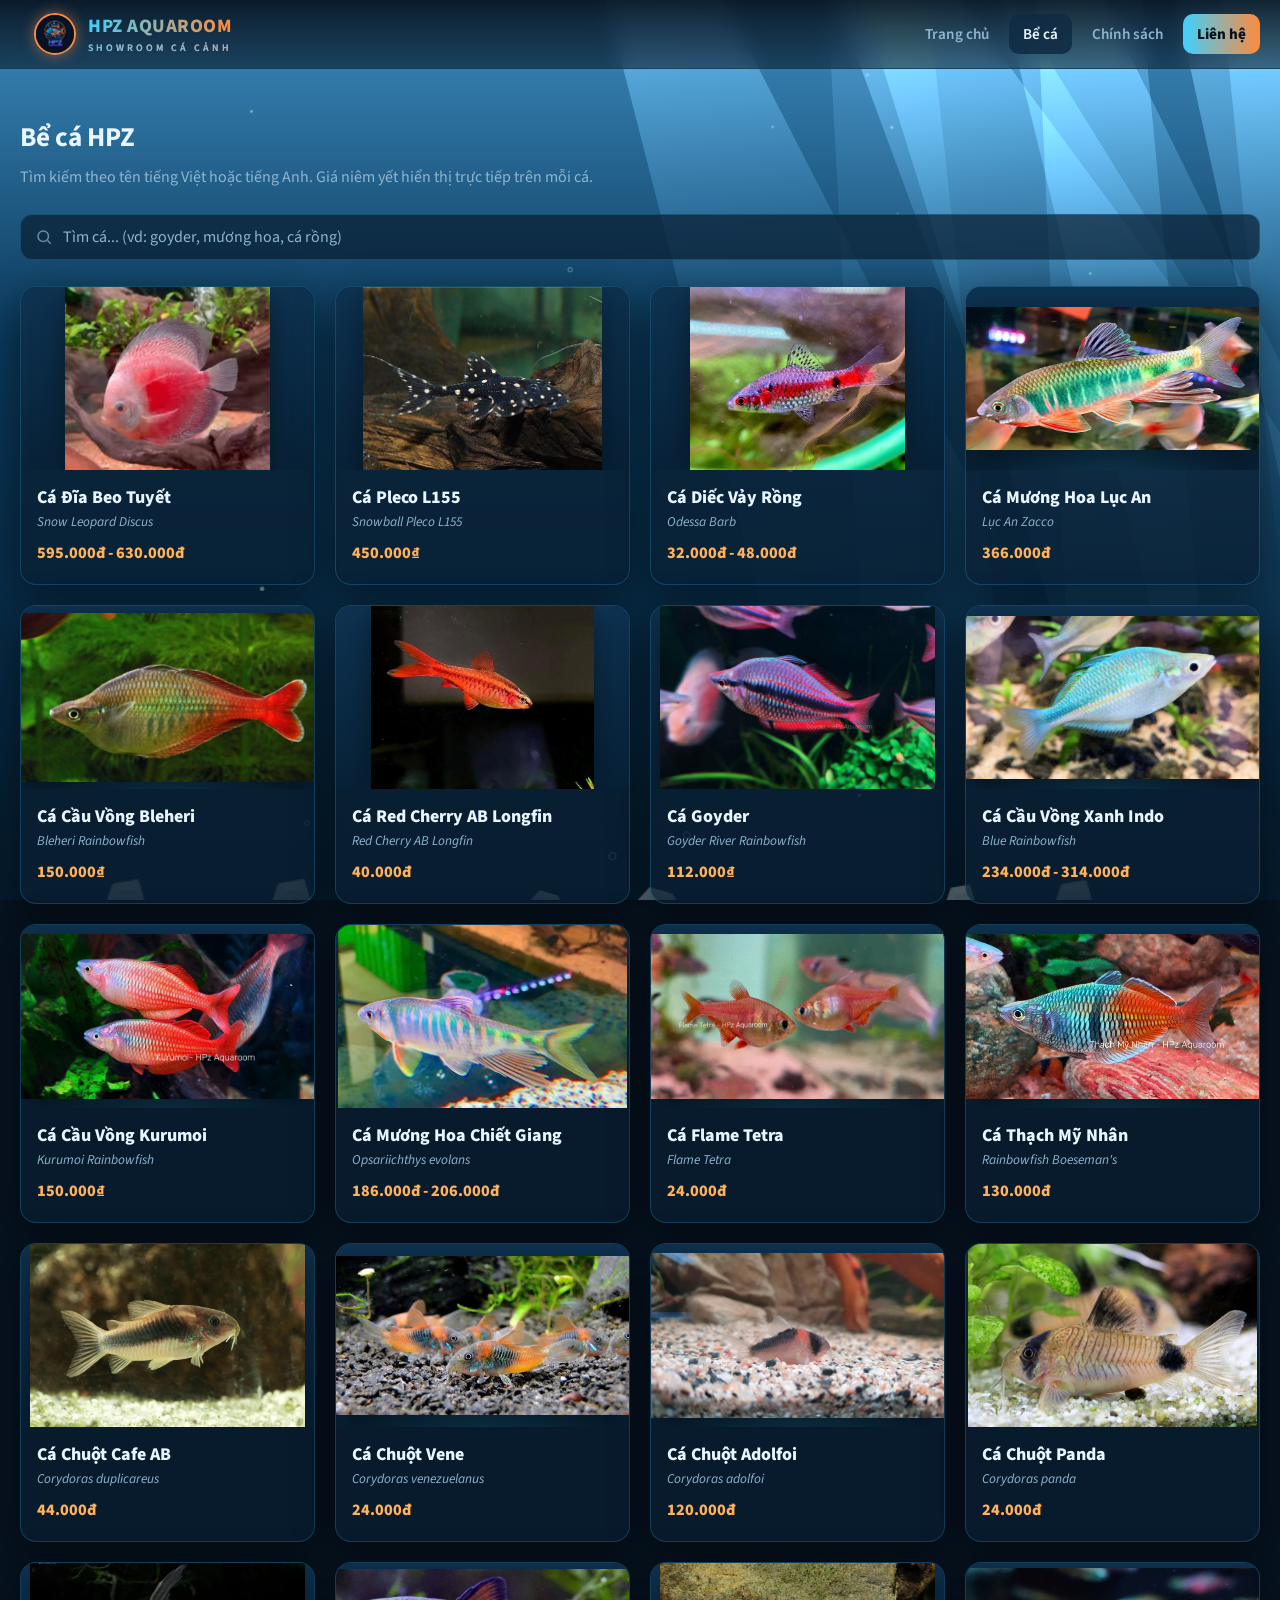
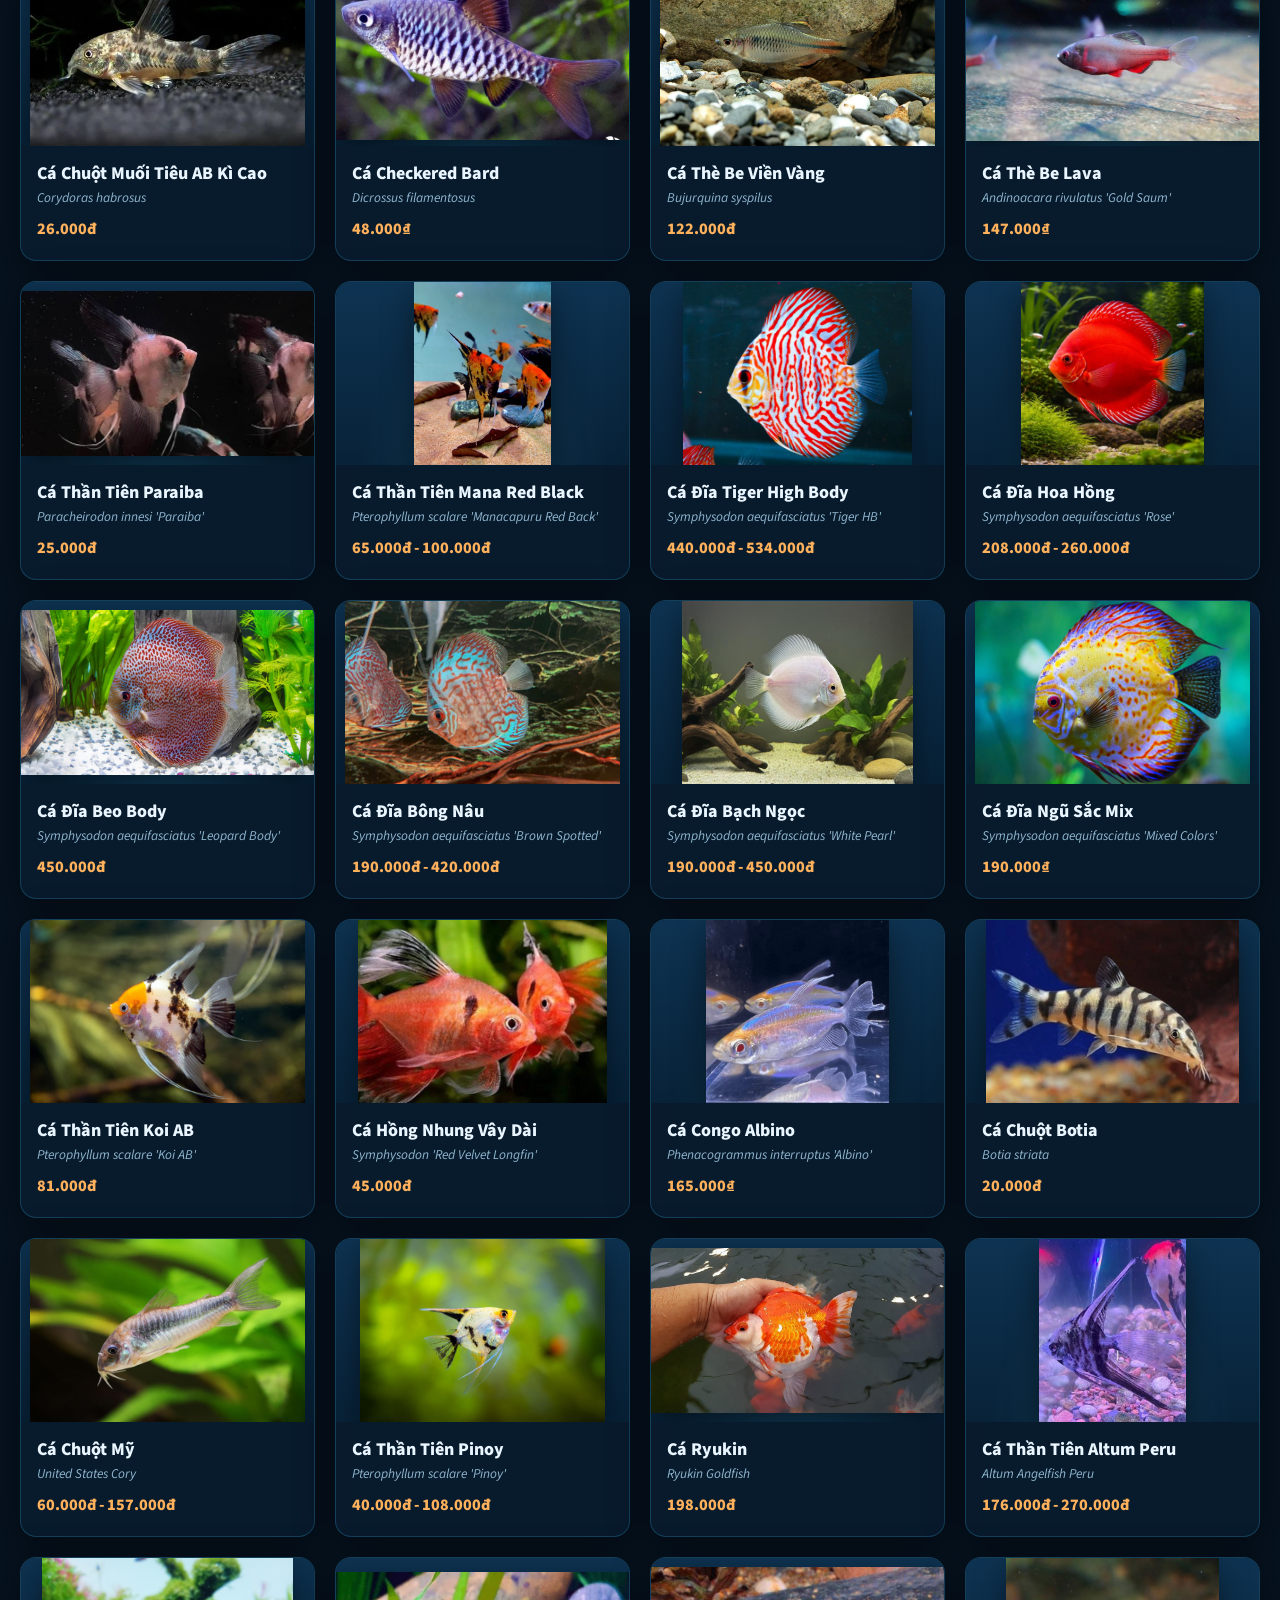
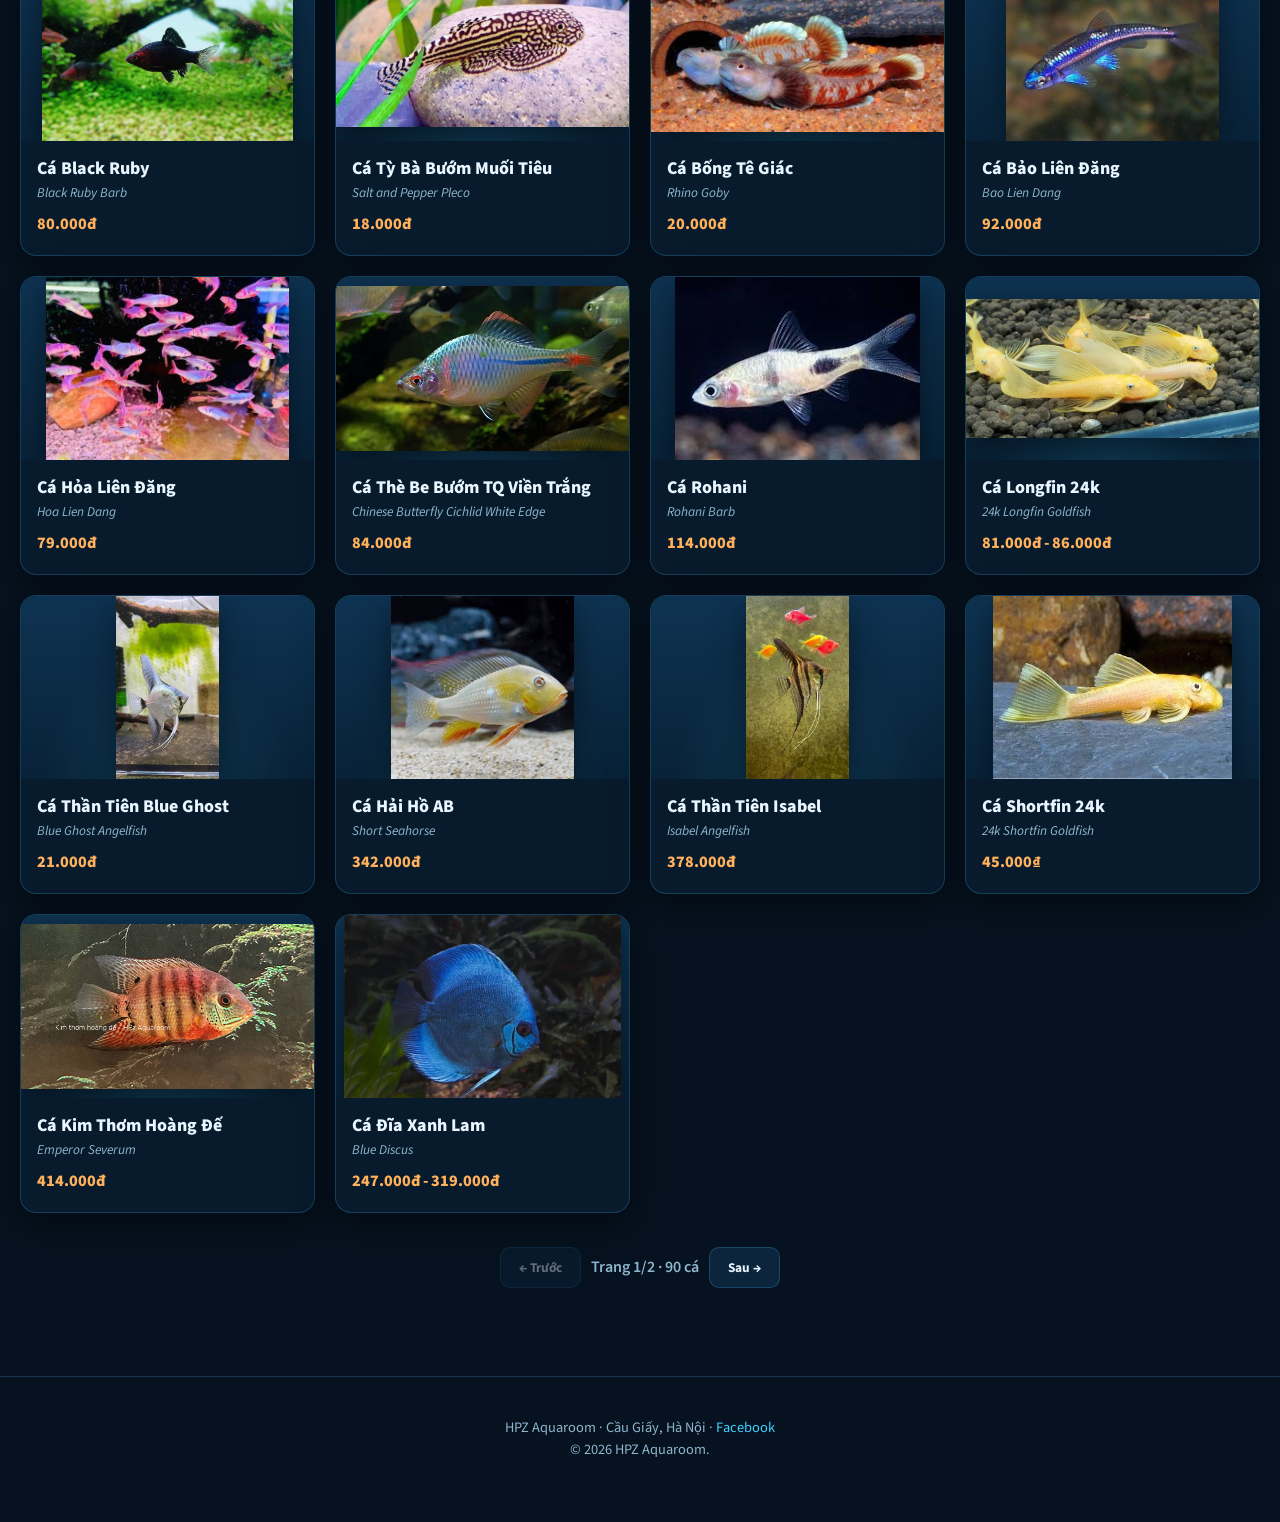
==== beca.html @ 2c995d71 "Thêm trang Chính Sách Khách Hàng (vận chuyển + bảo hành) + nav Chính sách trên cả 3 trang" ====
<!DOCTYPE html>
<html lang="vi">
<head>
<meta charset="UTF-8">
<meta name="viewport" content="width=device-width, initial-scale=1.0">
<title>Bể cá — HPZ Aquaroom</title>
<link rel="preconnect" href="https://fonts.googleapis.com">
<link href="https://fonts.googleapis.com/css2?family=Source+Sans+3:wght@400;600;800&display=swap" rel="stylesheet">
<link rel="icon" href="assets/img/favicon.png" type="image/png">
<link rel="stylesheet" href="assets/css/style.css?v=5">
</head>
<body>
<div id="aquarium-bg"></div>
<header class="site">
  <div class="wrap nav">
    <a class="brand" href="index.html">
      <img src="assets/img/logo.png" alt="HPZ Aquaroom logo">
      <span class="name">HPZ AQUAROOM<small>SHOWROOM CÁ CẢNH</small></span>
    </a>
    <ul>
      <li><a href="index.html">Trang chủ</a></li>
      <li><a href="beca.html" class="active">Bể cá</a></li>
      <li><a href="chinhsach.html">Chính sách</a></li>
      <li><a href="index.html#contact" class="cta">Liên hệ</a></li>
    </ul>
  </div>
</header>

<main class="wrap">
  <section class="block">
    <h2 class="section-title">Bể cá HPZ</h2>
    <p class="section-sub">Tìm kiếm theo tên tiếng Việt hoặc tiếng Anh. Giá niêm yết hiển thị trực tiếp trên mỗi cá.</p>
    <div class="toolbar">
      <div class="search">
        <svg width="18" height="18" viewBox="0 0 24 24" fill="none" stroke="#8fb6cf" stroke-width="2"><circle cx="11" cy="11" r="7"/><path d="M21 21l-4.3-4.3"/></svg>
        <input id="fish-search" type="text" placeholder="Tìm cá... (vd: goyder, mương hoa, cá rồng)">
      </div>
    </div>
    <div class="grid" id="fish-grid"></div>
    <div class="pager" id="pager"></div>
  </section>
</main>

<footer class="site">
  <div class="wrap">
    HPZ Aquaroom · Cầu Giấy, Hà Nội · <a href="https://www.facebook.com/hpzaquaroom" target="_blank" rel="noopener">Facebook</a><br>
    © 2026 HPZ Aquaroom.
  </div>
</footer>

<script src="assets/js/scene.js"></script>
<script src="assets/js/fish-data.js?v=54"></script>
<script src="assets/js/shop.js?v=4"></script>
</body>
</html>
---- assets/css/style.css ----
/* HPZ Aquaroom - undersea theme */
:root{
  --bg-deep:#06121f;        /* navy biển sâu */
  --bg-mid:#0a1f33;
  --surface:rgba(10,31,51,.72);
  --surface-2:rgba(15,42,66,.85);
  --border:rgba(64,196,255,.22);
  --ink:#eaf6ff;            /* chữ trắng xanh */
  --muted:#8fb6cf;
  --cyan:#3fd0ff;
  --cyan-2:#22b8e6;
  --accent:#ff8a3d;         /* cam từ logo */
  --accent-2:#ffb15c;
  --radius:16px;
  --shadow:0 10px 40px rgba(0,0,0,.45);
  --maxw:1420px;
  --font:'Source Sans 3',system-ui,-apple-system,Segoe UI,Roboto,sans-serif;
}
*{box-sizing:border-box;margin:0;padding:0}
html{scroll-behavior:smooth}
body{
  font-family:var(--font);
  color:var(--ink);
  background:var(--bg-deep);
  line-height:1.55;
  min-height:100vh;
  position:relative;
  overflow-x:hidden;
}
/* nền fluid LiquidEther - lớp dưới cùng, transparent để lộ navy */
#aquarium-bg{
  position:fixed; inset:0; z-index:-1;
  width:100%; height:100%;
  display:block;
}
#aquarium-bg canvas{ display:block; }
.wrap{max-width:var(--maxw);margin:0 auto;padding:0 20px}

/* Header */
header.site{
  position:sticky; top:0; z-index:50;
  backdrop-filter:blur(10px);
  background:linear-gradient(180deg,rgba(6,18,31,.92),rgba(6,18,31,.55));
  border-bottom:1px solid var(--border);
}
.nav{display:flex;align-items:center;gap:18px;height:68px}
.brand{display:flex;align-items:center;gap:12px;text-decoration:none}
.brand img{height:42px;width:42px;border-radius:50%;border:2px solid var(--accent);box-shadow:0 0 14px rgba(255,138,61,.5)}
.brand .name{font-weight:800;font-size:1.18rem;letter-spacing:.5px;
  background:linear-gradient(90deg,var(--cyan),var(--accent));-webkit-background-clip:text;background-clip:text;color:transparent}
.brand .name small{display:block;font-size:.62rem;letter-spacing:3px;color:var(--muted);font-weight:600}
.nav ul{display:flex;gap:6px;list-style:none;margin-left:auto;flex-wrap:wrap}
.nav a{color:var(--muted);text-decoration:none;padding:9px 14px;border-radius:10px;font-weight:600;font-size:.95rem;transition:.2s}
.nav a:hover,.nav a.active{color:var(--ink);background:var(--surface-2)}
.nav a.cta{background:linear-gradient(90deg,var(--cyan),var(--accent));color:#04121d;font-weight:800}
.nav a.cta:hover{filter:brightness(1.08)}

/* Hero */
.hero{position:relative;padding:72px 0 56px}
.hero-card{
  position:relative;z-index:1;
  max-width:1420px;
  margin:0 auto;
  background:linear-gradient(180deg,rgba(13,40,66,.78),rgba(8,25,43,.82));
  border:1px solid var(--border);
  border-radius:32px;
  padding:72px 56px;
  min-height:500px;
  display:flex;
  flex-direction:column;
  justify-content:center;
  align-items:center;
  text-align:center;
  box-shadow:0 24px 70px rgba(0,0,0,.55), inset 0 1px 0 rgba(120,210,255,.12);
  backdrop-filter:blur(8px);
}
.hero h1{margin-bottom:16px;font-weight:800;letter-spacing:-.5px;color:#eaf6ff;text-shadow:0 2px 30px rgba(0,0,0,.4)}
.hero h1 span{display:block}
.hl-top{
  text-transform:uppercase;
  font-size:clamp(1.3rem,3.2vw,2.1rem);
  letter-spacing:8px;
  font-weight:600;
  color:#bfe6fa;
  margin-bottom:10px;
}
.hl-main{
  text-transform:uppercase;
  font-size:clamp(2.1rem,5vw,3.9rem);
  line-height:1.08;
  background:linear-gradient(90deg,#7fe0ff,var(--cyan),var(--accent-2));
  -webkit-background-clip:text;background-clip:text;color:transparent;
}
.hero p{color:#a9c8da;max-width:600px;margin:0 auto 28px;font-size:1.08rem;font-weight:400}
.hero-actions{display:flex;gap:14px;justify-content:center;align-items:center;flex-wrap:wrap}
.btn{display:inline-block;text-decoration:none;padding:13px 26px;border-radius:14px;font-weight:700;
  background:linear-gradient(90deg,var(--cyan),var(--accent));color:#04121d;box-shadow:var(--shadow);transition:.2s}
.btn:hover{transform:translateY(-2px);filter:brightness(1.06)}
.btn.ghost{background:transparent;border:1px solid var(--border);color:var(--ink)}

/* Reviews carousel - marquee chạy liên tục chậm */
.reviews{margin-top:18px}
.reviews .section-sub{text-align:center}
.carousel{position:relative;max-width:980px;margin:0 auto;overflow:hidden;
  -webkit-mask-image:linear-gradient(90deg,transparent,#000 8%,#000 92%,transparent);
  mask-image:linear-gradient(90deg,transparent,#000 8%,#000 92%,transparent)}
.track{display:flex;transition:none;will-change:transform}
.track .slide{min-width:46%;padding:8px;box-sizing:border-box}
.review-card{background:var(--surface-2);border:1px solid var(--border);border-radius:var(--radius);
  padding:26px 30px;box-shadow:var(--shadow);text-align:center;height:100%}
.review-card .stars{color:var(--accent-2);font-size:1.1rem;letter-spacing:3px;margin-bottom:10px}
.review-card .quote{color:var(--ink);font-size:1.05rem;font-style:italic;line-height:1.6}
.review-card .who{color:var(--muted);font-size:.9rem;margin-top:14px;font-weight:600}
.dots{display:flex;gap:8px;justify-content:center;margin-top:18px}
.dots button{width:9px;height:9px;border-radius:50%;border:0;background:var(--border);cursor:pointer;padding:0;transition:.2s}
.dots button.active{background:var(--cyan);width:22px;border-radius:5px}
@media(max-width:760px){
  .track .slide{min-width:86%}
}

/* Section */
section.block{padding:48px 0}
.section-title{font-size:1.7rem;margin-bottom:6px}
.section-sub{color:var(--muted);margin-bottom:24px}

/* Teaser "Khám phá bể cá" - căn giữa + 4 loài phổ biến */
.teaser{text-align:center}
.teaser .section-sub{max-width:640px;margin-left:auto;margin-right:auto}
.teaser-grid{
  display:grid;
  grid-template-columns:repeat(4,1fr);
  gap:18px;
  max-width:900px;
  margin:30px auto 6px;
}
.teaser-item{
  display:block;
  text-decoration:none;
  background:var(--surface);
  border:1px solid var(--border);
  border-radius:16px;
  padding:18px 12px 16px;
  transition:.25s;
}
.teaser-item:hover{transform:translateY(-5px);border-color:var(--cyan)}
.teaser-item .ph{
  display:flex;align-items:center;justify-content:center;
  height:86px;margin-bottom:10px;
}
.teaser-item .ph img{
  width:84px;
  filter:drop-shadow(0 8px 14px rgba(0,0,0,.4));
  animation:tswim2 4.5s ease-in-out infinite;
}
.teaser-item:nth-child(2) .ph img{animation-delay:.7s;width:92px}
.teaser-item:nth-child(3) .ph img{animation-delay:1.3s;width:78px}
.teaser-item:nth-child(4) .ph img{animation-delay:2s;width:96px}
@keyframes tswim2{
  0%,100%{transform:translateY(0) rotate(0deg)}
  50%{transform:translateY(-7px) rotate(-3deg)}
}
.teaser-item .vn{display:block;font-weight:800;font-size:1.02rem;color:var(--ink)}
.teaser-item .en{display:block;color:var(--muted);font-size:.82rem;font-style:italic;margin-top:2px}
@media(max-width:760px){
  .teaser-grid{grid-template-columns:repeat(2,1fr)}
}

/* Search + filter */
.toolbar{display:flex;gap:12px;flex-wrap:wrap;align-items:center;margin-bottom:26px}
.search{flex:1;min-width:240px;display:flex;align-items:center;gap:10px;
  background:var(--surface);border:1px solid var(--border);border-radius:12px;padding:11px 14px}
.search input{flex:1;background:transparent;border:0;outline:0;color:var(--ink);font-size:1rem;font-family:var(--font)}
.search input::placeholder{color:var(--muted)}
.search svg{flex:none;opacity:.7}

/* Grid */
.grid{display:grid;grid-template-columns:repeat(auto-fill,minmax(240px,1fr));gap:20px}
.card{background:var(--surface);border:1px solid var(--border);border-radius:var(--radius);
  overflow:hidden;transition:.25s;box-shadow:var(--shadow);position:relative;
  display:block;text-decoration:none;color:var(--ink);cursor:pointer}
.card .price{margin-top:8px;font-weight:800;color:var(--accent-2);font-size:1.02rem}
.card .ph img.fish-sprite.photo{width:100%;max-width:none;height:100%;object-fit:contain;animation:none}
.card:hover .ph img.fish-sprite.photo{transform:none}
.card:hover{transform:translateY(-5px);border-color:var(--cyan)}
.card .ph{aspect-ratio:16/10;background:
  radial-gradient(ellipse at 50% 115%, rgba(63,208,255,.14), transparent 60%),
  linear-gradient(180deg,#0e3352,#082238);
  overflow:hidden;position:relative;display:flex;align-items:center;justify-content:center}
.card .ph img.fish-sprite{
  width:52%;max-width:150px;
  filter:drop-shadow(0 10px 16px rgba(0,0,0,.45));
  transition:.3s;
  animation:cardswim 4.8s ease-in-out infinite;
}
.card:nth-child(3n) .ph img.fish-sprite:not(.photo){animation-delay:-1.6s;width:58%}
.card:nth-child(3n+1) .ph img.fish-sprite:not(.photo){animation-delay:-3.1s;width:47%}
.card:hover .ph img.fish-sprite:not(.photo){transform:translateX(6px) rotate(-4deg)}
@keyframes cardswim{
  0%,100%{transform:translateY(0) rotate(0deg)}
  50%{transform:translateY(-9px) rotate(-3deg)}
}
.badge{position:absolute;top:10px;left:10px;background:rgba(6,18,31,.8);border:1px solid var(--accent);
  color:var(--accent-2);padding:4px 11px;border-radius:999px;font-size:.74rem;font-weight:800;letter-spacing:.4px}
.card .body{padding:14px 16px 18px}
.card .vn{font-size:1.12rem;font-weight:800}
.card .en{color:var(--muted);font-size:.84rem;font-style:italic}

/* Fish detail page */
.back-link{color:var(--cyan);text-decoration:none;font-weight:700}
.back-link:hover{color:var(--accent-2)}
.detail{display:grid;grid-template-columns:minmax(360px,620px) 1fr;gap:48px;align-items:start;
  background:var(--surface);border:1px solid var(--border);border-radius:24px;
  padding:48px 56px;box-shadow:var(--shadow);backdrop-filter:blur(8px);font-size:18px}
.detail-media{display:grid;gap:18px}
.detail-img{width:100%;border-radius:18px;border:1px solid var(--border);display:block}
.detail-img.fish-sprite{width:70%;margin:10px auto;
  filter:drop-shadow(0 10px 16px rgba(0,0,0,.45))}
.detail-info .section-title{font-size:2.4rem;margin-bottom:8px;letter-spacing:-0.5px}
.detail-en{color:var(--muted);font-style:italic;margin-bottom:16px;font-size:1.15rem}
.detail-price{font-size:1.5rem;font-weight:800;color:var(--accent-2);margin-bottom:16px}
.detail-price .price-note{font-size:.85rem;font-weight:400;color:var(--muted)}
.detail-desc{color:var(--ink);margin-bottom:28px;max-width:none;line-height:1.75;font-size:1.1rem}
.specs{border-top:1px solid var(--border);margin-bottom:36px}
.spec-row{display:flex;align-items:baseline;gap:24px;padding:18px 0;border-bottom:1px solid var(--border)}
.spec-label{color:var(--cyan);font-weight:700;min-width:140px;flex:none;font-size:18px;letter-spacing:1px}
.spec-val{color:var(--ink);font-size:20px;font-weight:600}
.fish-nav{display:flex;gap:8px;flex-wrap:wrap;margin-bottom:18px}
.nav-btn{display:inline-block;padding:6px 14px;border-radius:999px;
  background:var(--surface-2);border:1px solid var(--border);color:var(--muted);
  font-size:.82rem;font-weight:700;text-decoration:none;transition:.2s}
.nav-btn:hover{border-color:var(--cyan);color:var(--cyan)}
.nav-next{margin-left:auto}
@media(max-width:860px){
  .detail{grid-template-columns:1fr;padding:22px}
}

/* Pagination */
.pager{display:flex;gap:10px;justify-content:center;align-items:center;margin-top:34px}
.pager button{background:var(--surface-2);border:1px solid var(--border);color:var(--ink);
  padding:10px 18px;border-radius:10px;font-weight:700;cursor:pointer;font-family:var(--font);transition:.2s}
.pager button:hover:not(:disabled){border-color:var(--cyan)}
.pager button:disabled{opacity:.4;cursor:not-allowed}
.pager .page-info{color:var(--muted);font-weight:600}

/* Featured on home */
.featured{display:grid;grid-template-columns:repeat(auto-fill,minmax(220px,1fr));gap:18px}
.featured .card .ph{aspect-ratio:1/1}

/* About / contact */
.panel{background:var(--surface);border:1px solid var(--border);border-radius:var(--radius);padding:28px;box-shadow:var(--shadow);width:100%}
.panel h2{margin-bottom:12px}
.panel p{color:var(--muted);margin-bottom:12px}
.info-row{display:flex;gap:12px;align-items:center;padding:10px 0;border-bottom:1px solid var(--border)}
.info-row:last-child{border-bottom:0}
.info-row .k{color:var(--cyan);font-weight:700;min-width:120px}

/* Footer */
footer.site{padding:40px 0 60px;text-align:center;color:var(--muted);font-size:.9rem;border-top:1px solid var(--border);margin-top:40px}
footer.site a{color:var(--cyan);text-decoration:none}

/* Section reveal on scroll (Lotte-style: fade + slide up, children stagger) */
.reveal{opacity:0;transform:translateY(60px);transition:opacity .9s cubic-bezier(.16,1,.3,1),transform .9s cubic-bezier(.16,1,.3,1)}
.reveal.in{opacity:1;transform:none}
.reveal .reveal-child{opacity:0;transform:translateY(34px);transition:opacity .8s cubic-bezier(.16,1,.3,1),transform .8s cubic-bezier(.16,1,.3,1)}
.reveal.in .reveal-child{opacity:1;transform:none}
.reveal.in .reveal-child:nth-child(1){transition-delay:.05s}
.reveal.in .reveal-child:nth-child(2){transition-delay:.15s}
.reveal.in .reveal-child:nth-child(3){transition-delay:.25s}
.reveal.in .reveal-child:nth-child(4){transition-delay:.35s}
.reveal.in .reveal-child:nth-child(5){transition-delay:.45s}
.reveal.in .reveal-child:nth-child(6){transition-delay:.55s}
@media(prefers-reduced-motion:reduce){
  .reveal,.reveal .reveal-child{opacity:1!important;transform:none!important;transition:none!important}
}

/* Shore - dải cát 300px cuối trang, mặt cát cong mượt trồi lên đè nhẹ phần liên hệ */
.shore{
  position:relative;
  height:300px;
  margin-top:64px;   /* chừa chỗ cho đường cát trồi lên */
  background:
    url('../img/scene/shore_curve.png?v=2') repeat-x bottom/1920px 300px,
    linear-gradient(180deg, #14405e 0%, #1a4d6d 40%, #b89a68 72%, #dcc28c 100%);
}
/* nước mờ hoà vào mép trên của hình cát */
.shore::before{
  content:'';position:absolute;left:0;right:0;top:0;height:56px;z-index:1;
  background:linear-gradient(180deg, rgba(13,44,71,.55) 0%, rgba(13,44,71,0) 100%);
  pointer-events:none;
}
/* sóng cát lăn chậm ngang -> cảm giác biển động */
.shore .sandimg{
  position:absolute;inset:auto 0 0 0;height:300px;
  background:url('../img/scene/shore_curve.png?v=2') repeat-x bottom/1920px 300px;
  animation:dunedrift 14s ease-in-out infinite alternate;
}
@keyframes dunedrift{
  from{background-position:0 bottom}
  to{background-position:-96px bottom}
}
@media(prefers-reduced-motion:reduce){
  .shore .sandimg{animation:none}
}
/* LỚP CÁT PHỦ ĐÈ (che gốc tảo chìm dưới cát) - vẽ trên canvas tảo */
.shore::after{
  content:'';position:absolute;left:0;right:0;bottom:0;height:300px;z-index:95;
  background:url('../img/scene/shore_curve.png?v=2') repeat-x bottom/1920px 300px;
  pointer-events:none;
}
.shore .sandlife{position:absolute;bottom:0;left:0;width:100%;height:320px;pointer-events:none;z-index:2}
.shore footer.site{position:relative;z-index:3;border-top:0;margin-top:0;padding:0}
.shore .foot-center{
  position:absolute;left:50%;bottom:26px;transform:translateX(-50%);
  text-align:center;width:max-content;max-width:90vw;
  color:#ffffff;font-size:.95rem;font-weight:700;letter-spacing:.4px;
  text-shadow:0 1px 3px rgba(20,40,60,.55);
}
.shore .foot-center a{color:#bfe6fa;text-decoration:none;border-bottom:1px dashed rgba(191,230,250,.6)}
.shore .foot-center a:hover{color:#ffffff}
.shore .sandlife img{position:absolute;bottom:0;filter:drop-shadow(0 3px 5px rgba(0,0,0,.35))}
.shore .sandlife img.sway{animation:sandsway 5.5s ease-in-out infinite alternate;transform-origin:bottom center}
@keyframes sandsway{
  from{transform:rotate(-2.5deg)}
  to{transform:rotate(2.5deg)}
}
@media(prefers-reduced-motion:reduce){
  .shore .sandlife img.sway{animation:none}
}


@media(max-width:640px){
  .nav{height:auto;padding:10px 0;flex-wrap:wrap}
  .nav ul{width:100%;justify-content:flex-start;margin-left:0}
  .hero{padding:36px 0 32px}
  .hero-card{padding:56px 22px;border-radius:22px;min-height:420px}
}
@media(prefers-reduced-motion:reduce){
  *{animation:none!important;transition:none!important}
}
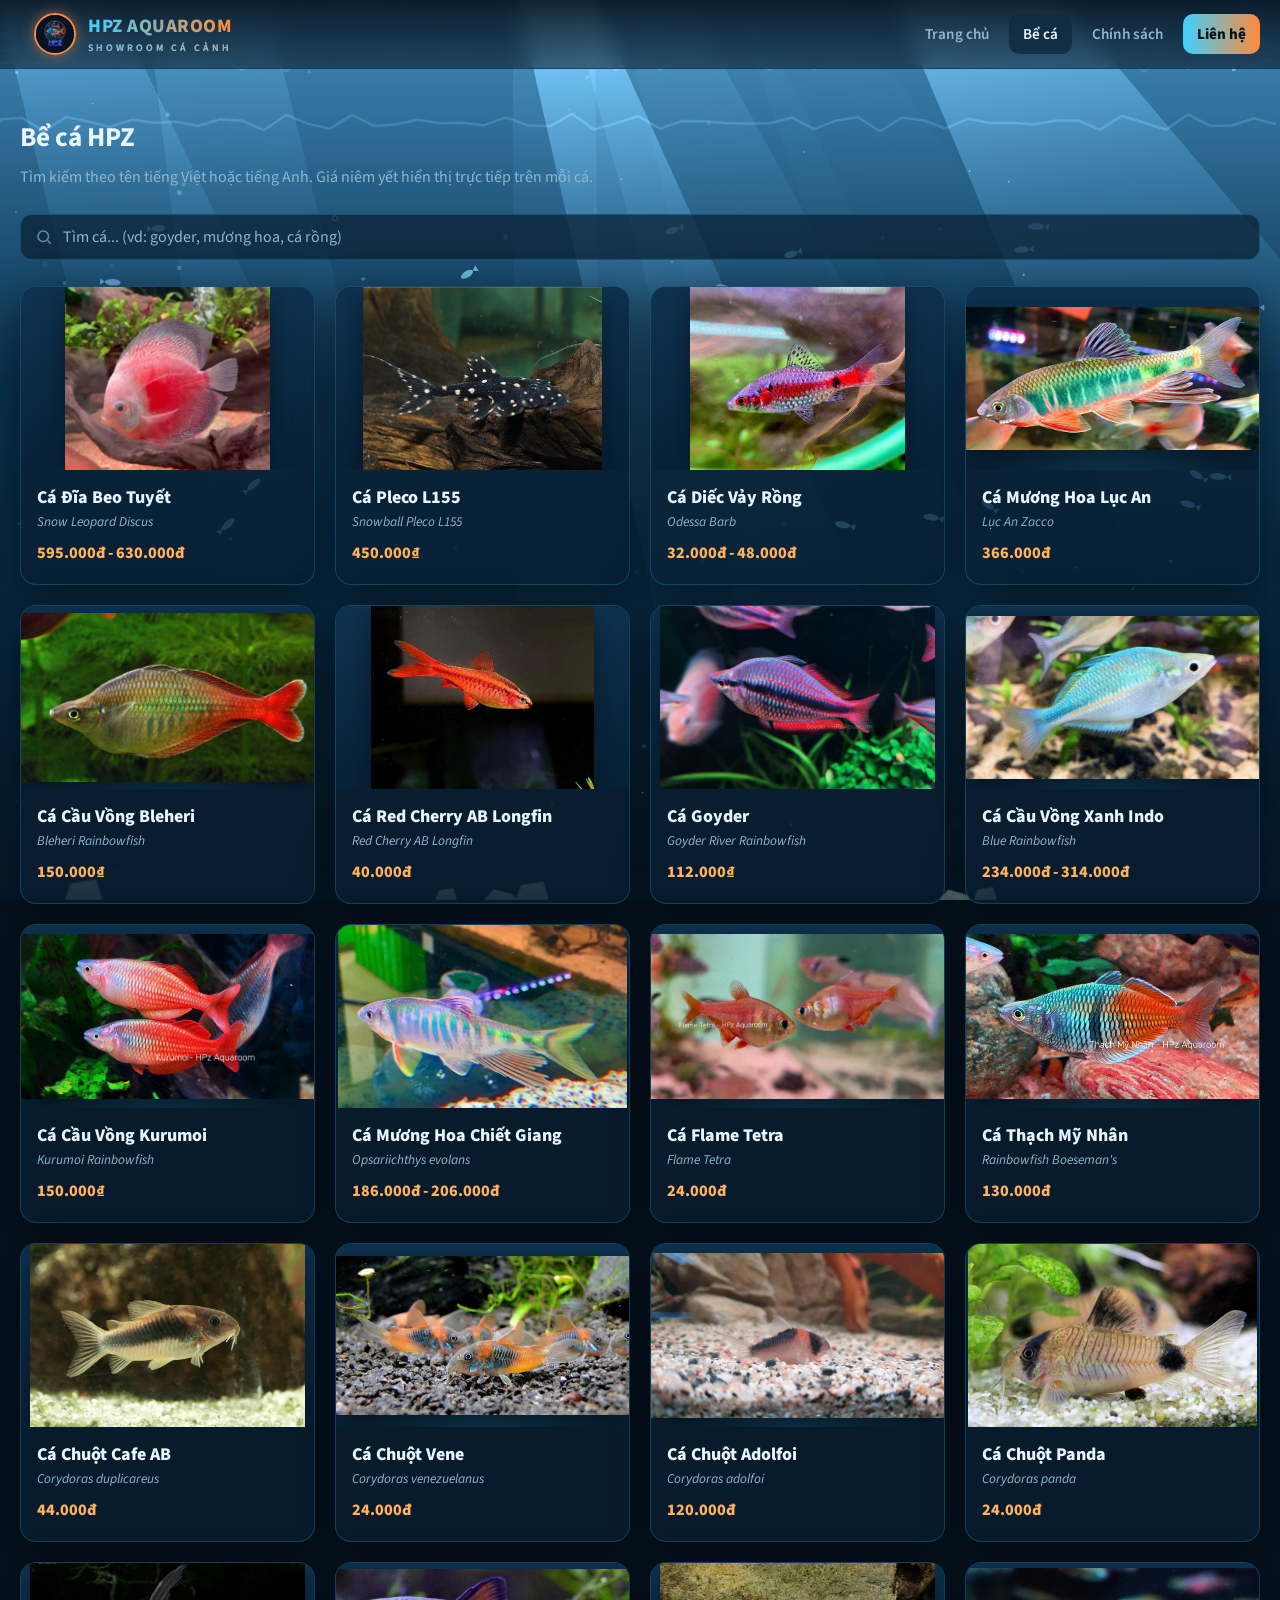
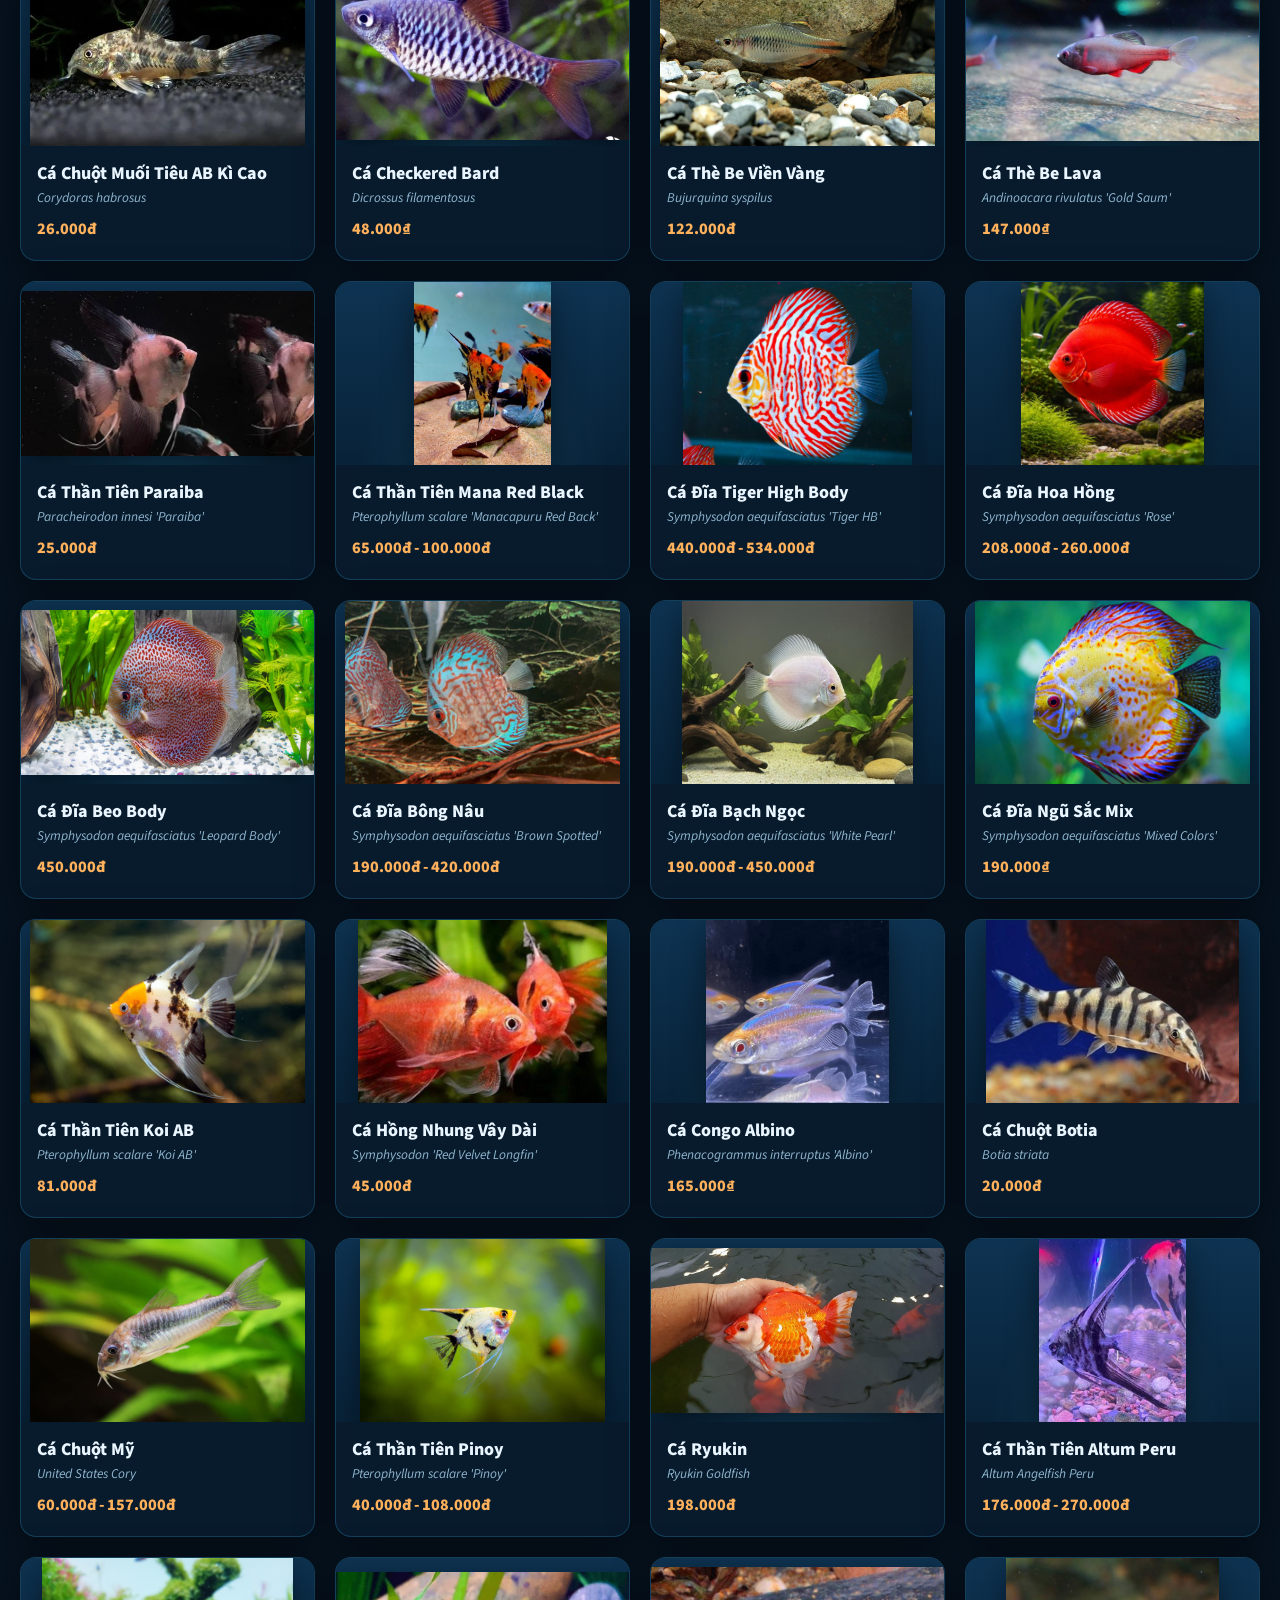
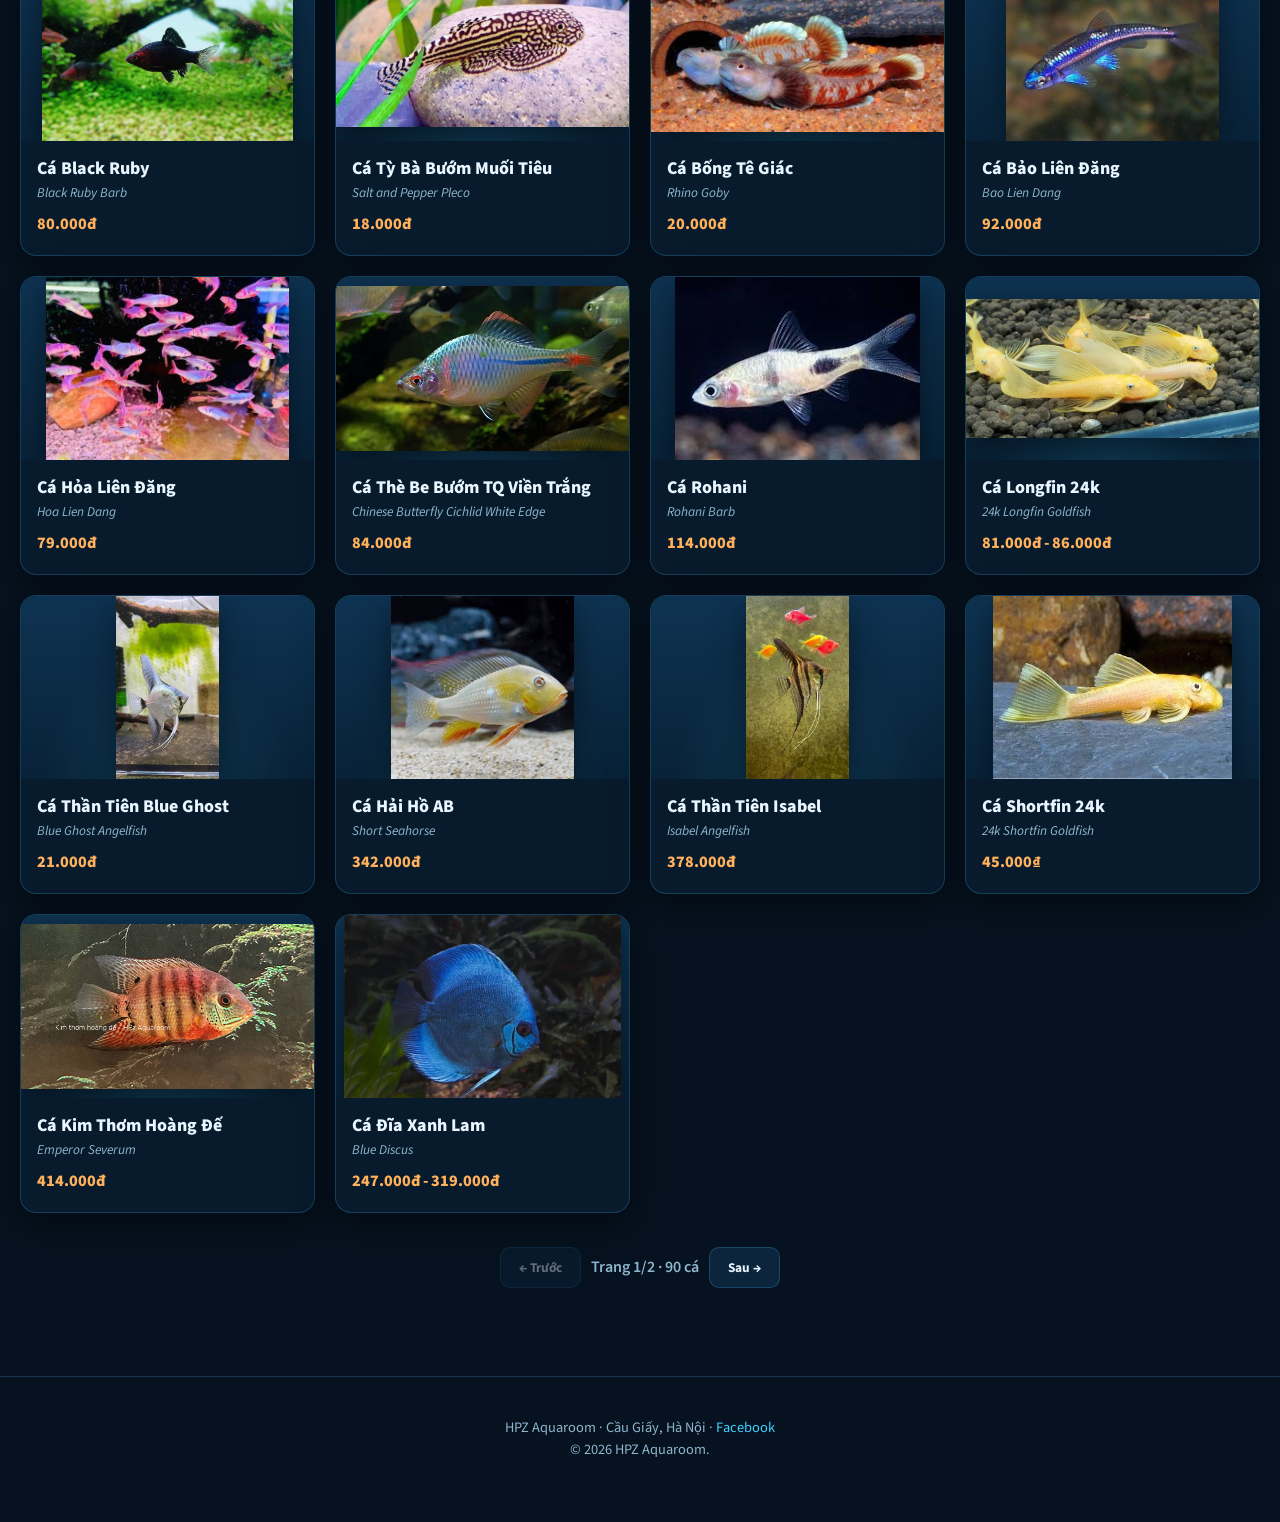
==== commit 5eaa69cc: "Cache-bust scene.js v2" ====
--- a/beca.html
+++ b/beca.html
@@ -48,7 +48,7 @@
   </div>
 </footer>
 
-<script src="assets/js/scene.js"></script>
+<script src="assets/js/scene.js?v=2"></script>
 <script src="assets/js/fish-data.js?v=54"></script>
 <script src="assets/js/shop.js?v=4"></script>
 </body>
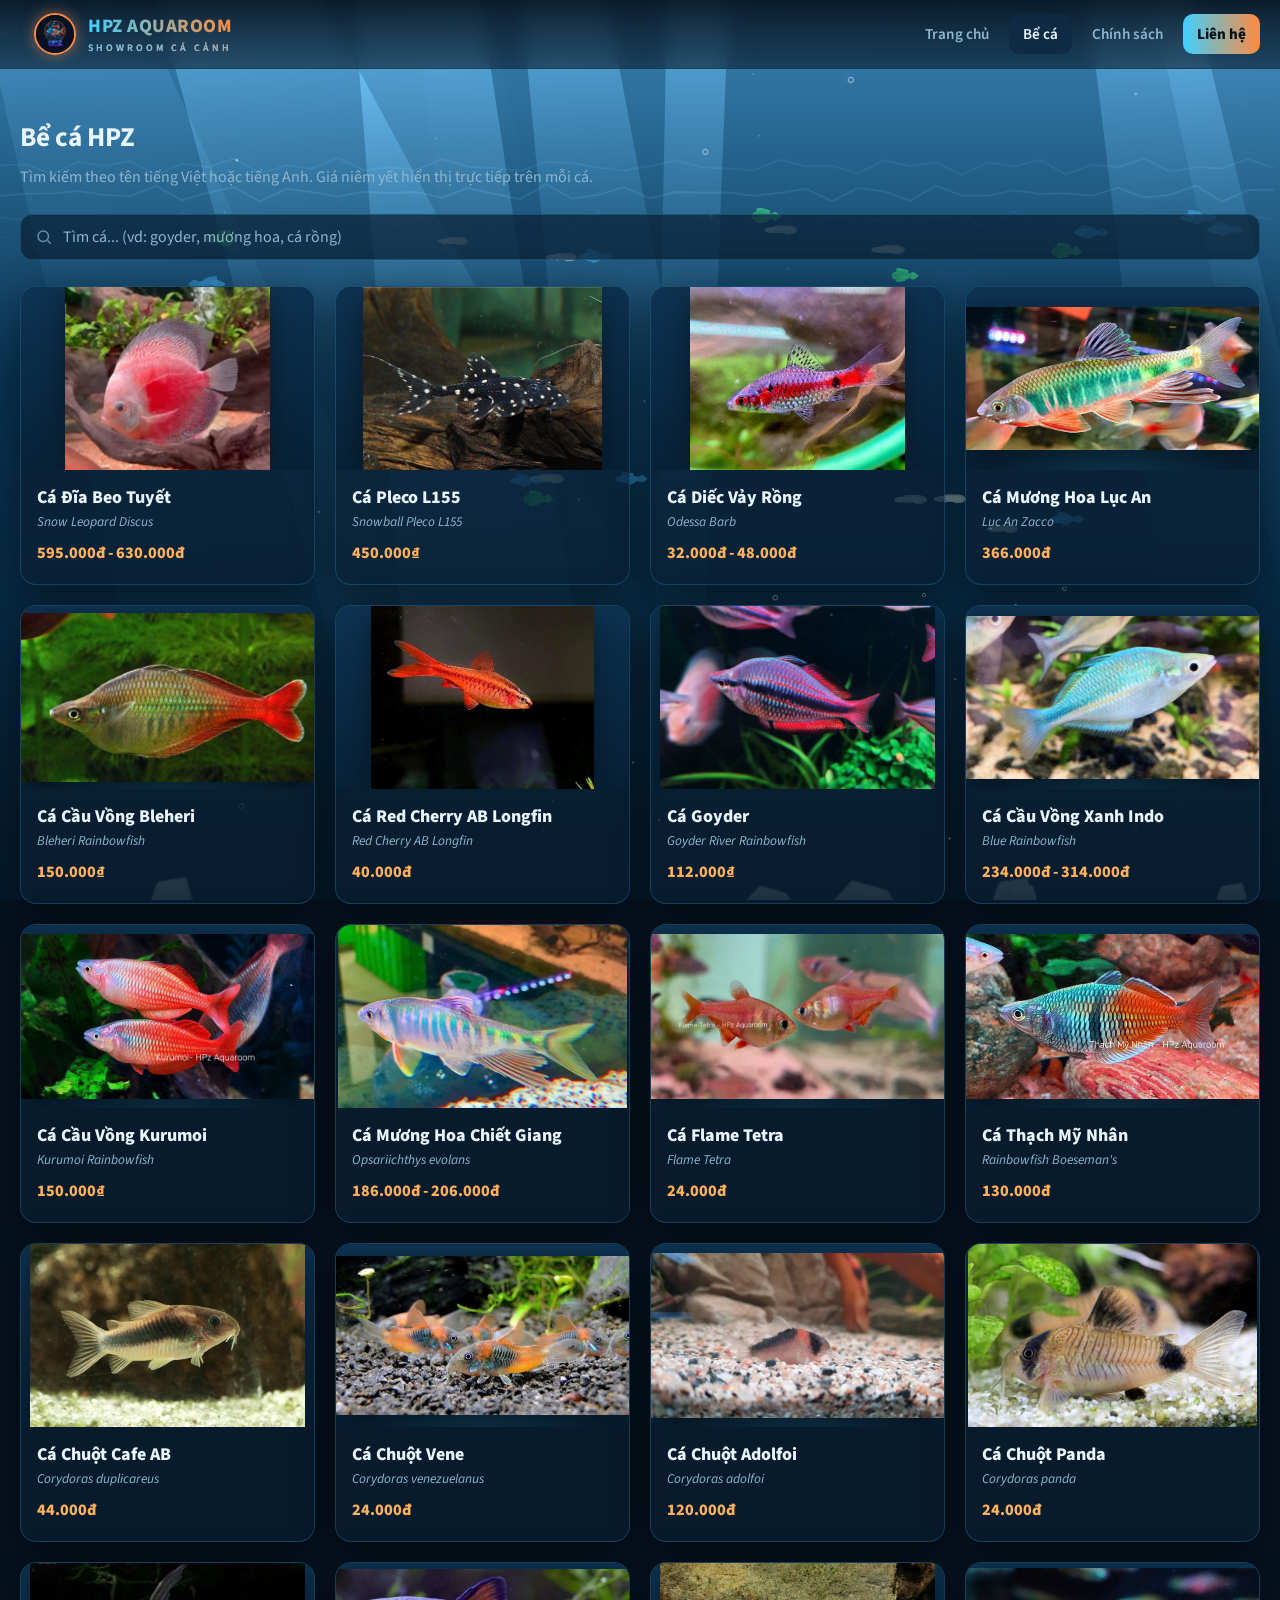
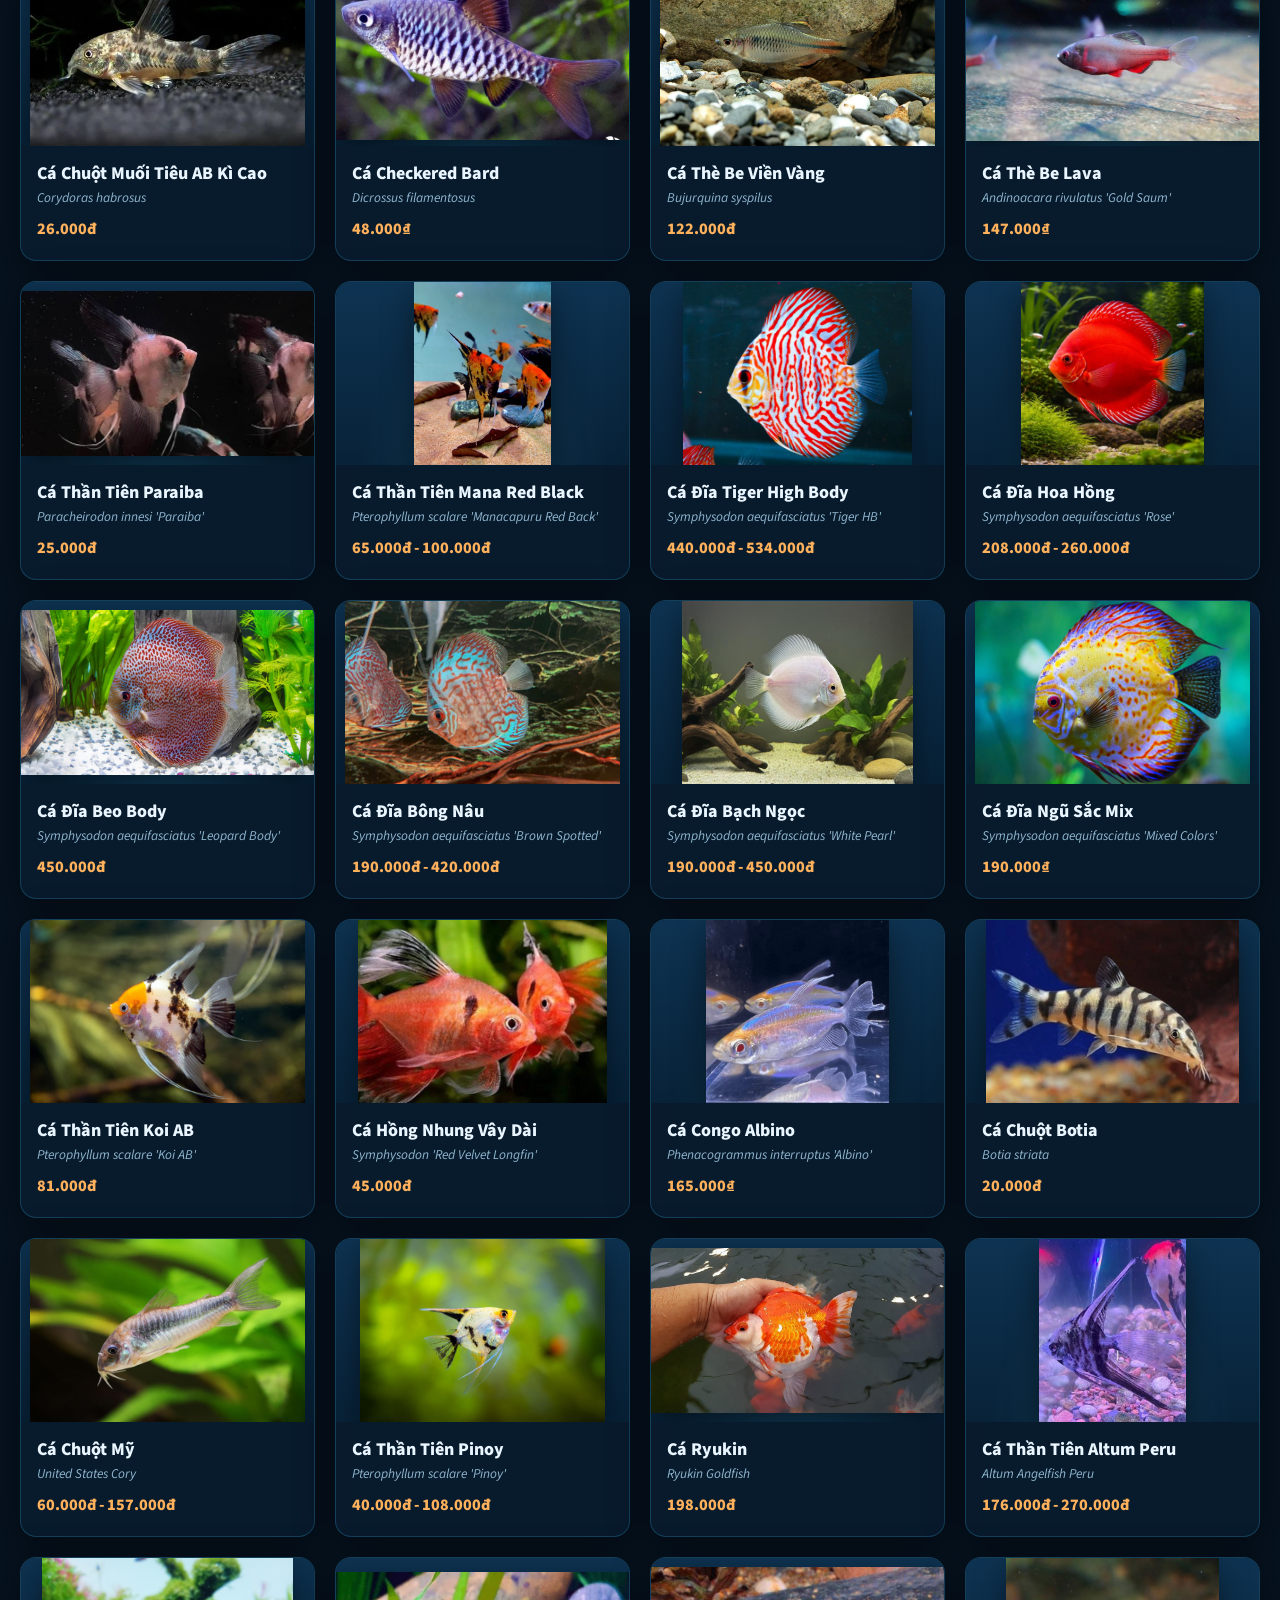
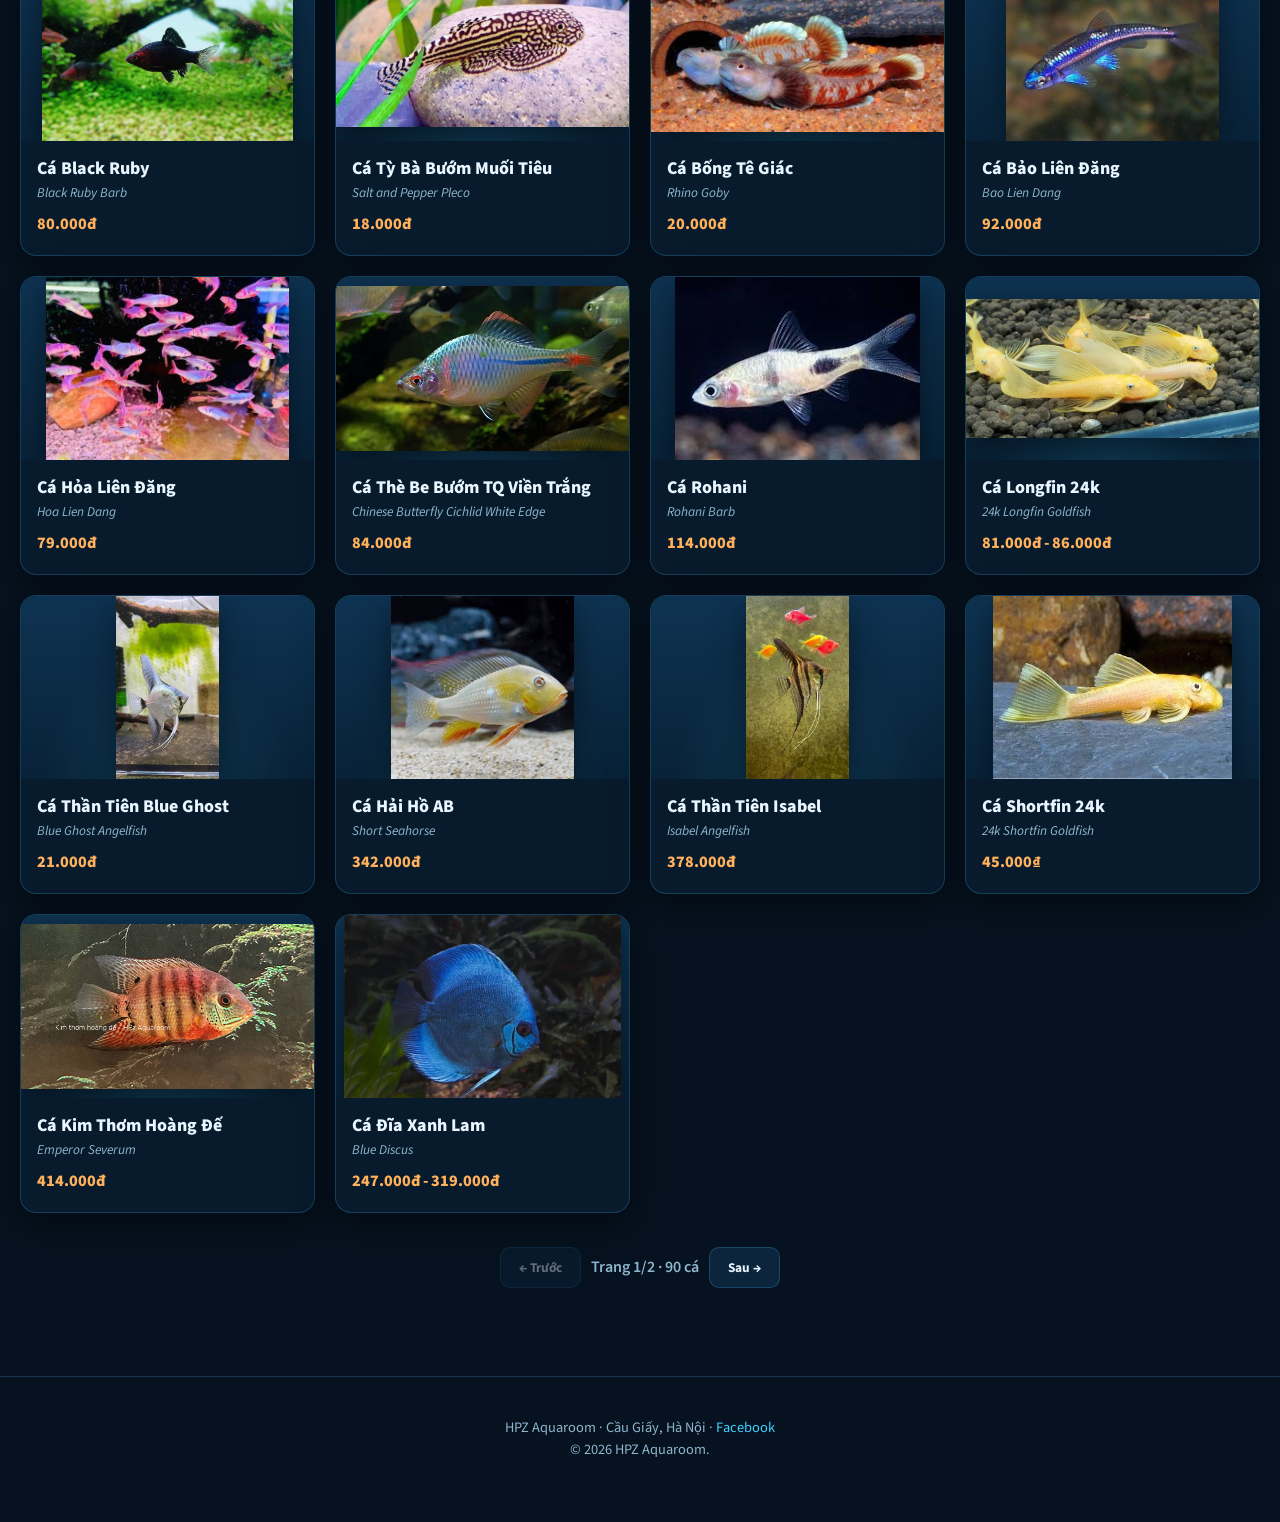
==== commit 7a0eeca8: "cache-bust scene v3" ====
--- a/beca.html
+++ b/beca.html
@@ -48,7 +48,7 @@
   </div>
 </footer>
 
-<script src="assets/js/scene.js?v=2"></script>
+<script src="assets/js/scene.js?v=3"></script>
 <script src="assets/js/fish-data.js?v=54"></script>
 <script src="assets/js/shop.js?v=4"></script>
 </body>
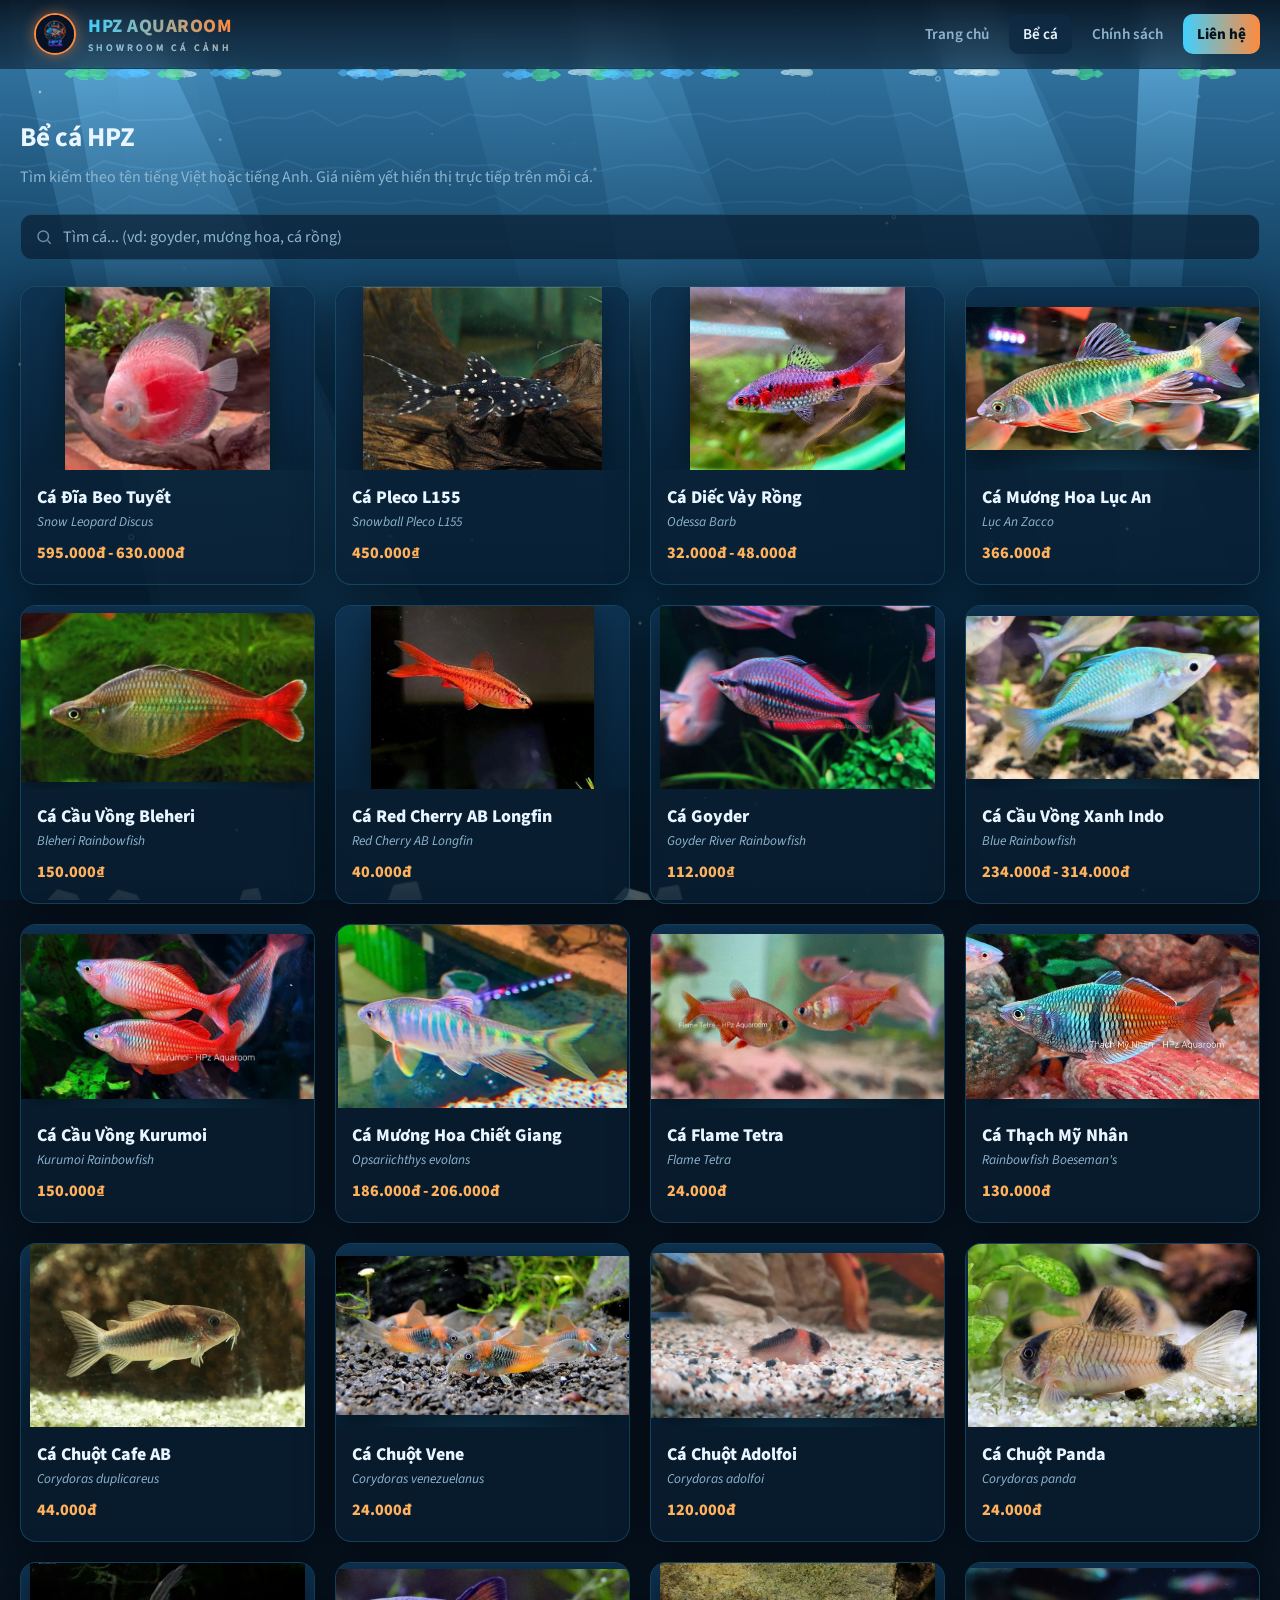
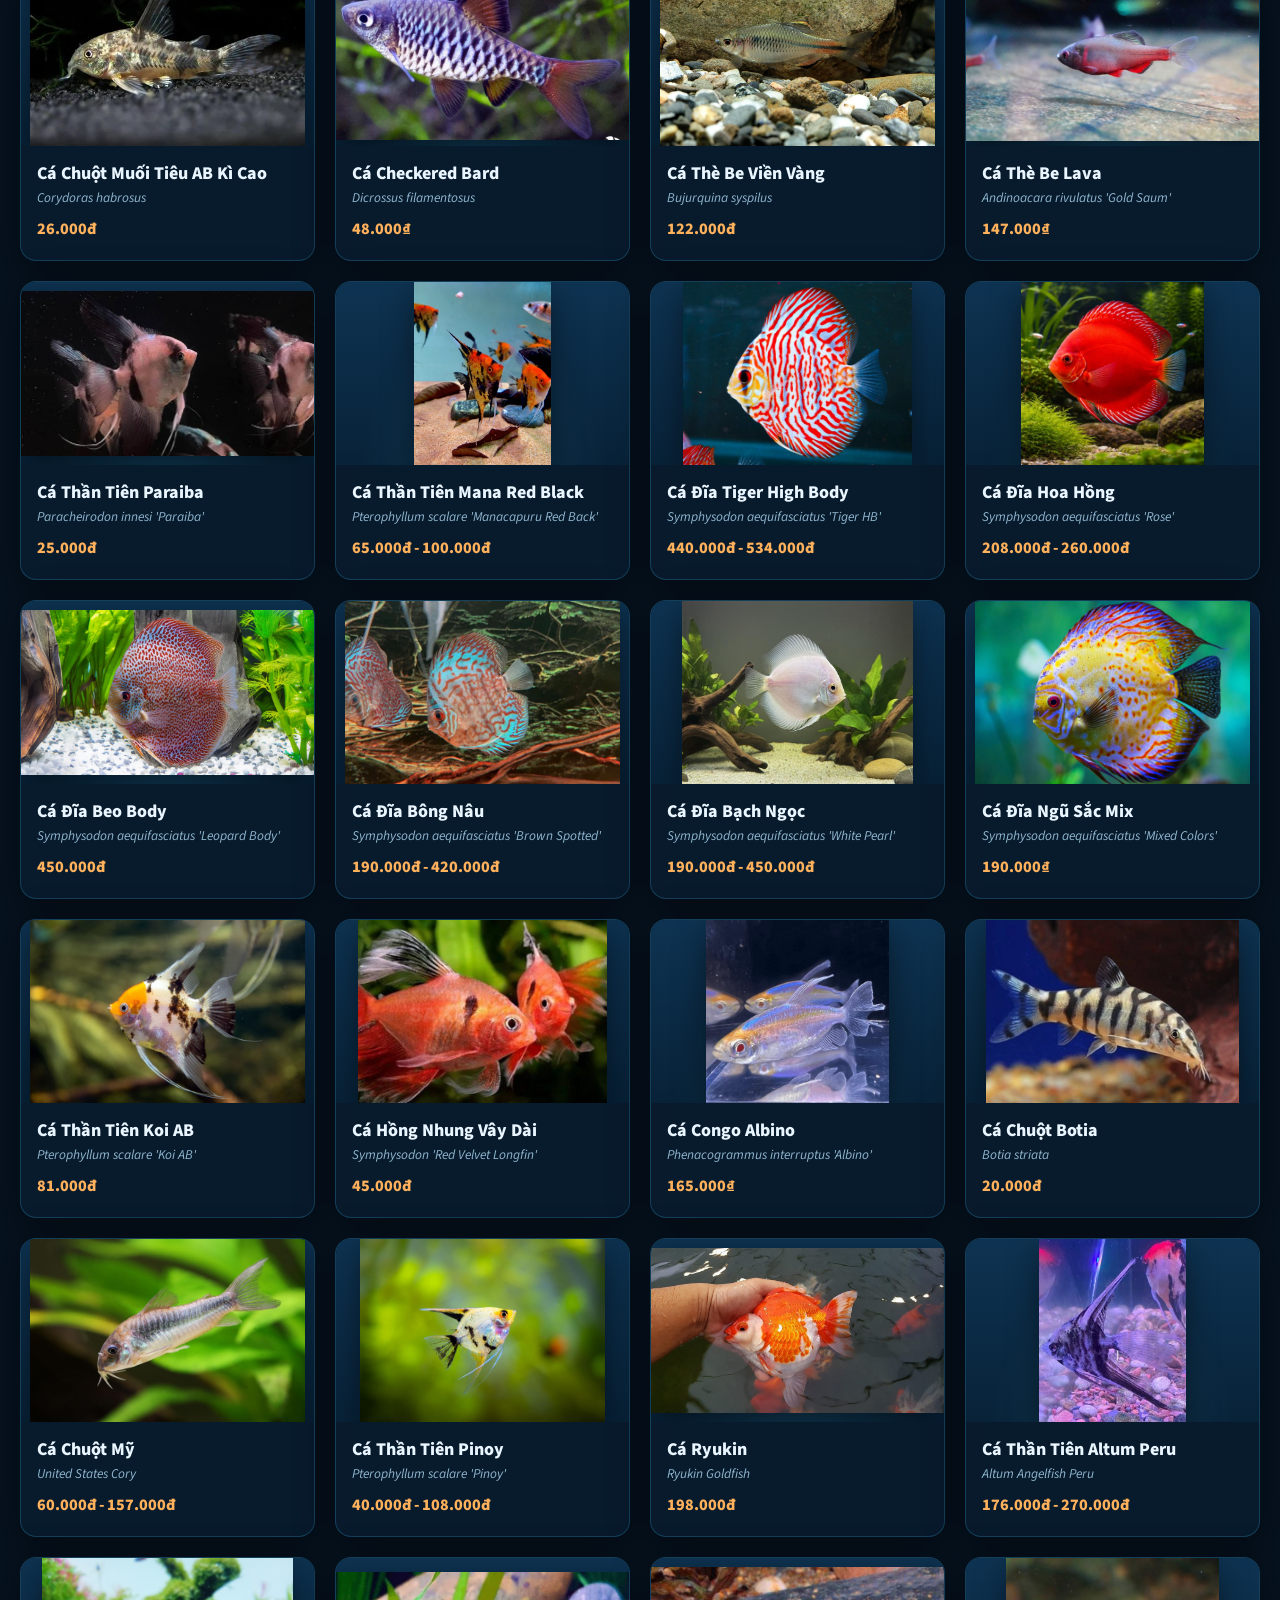
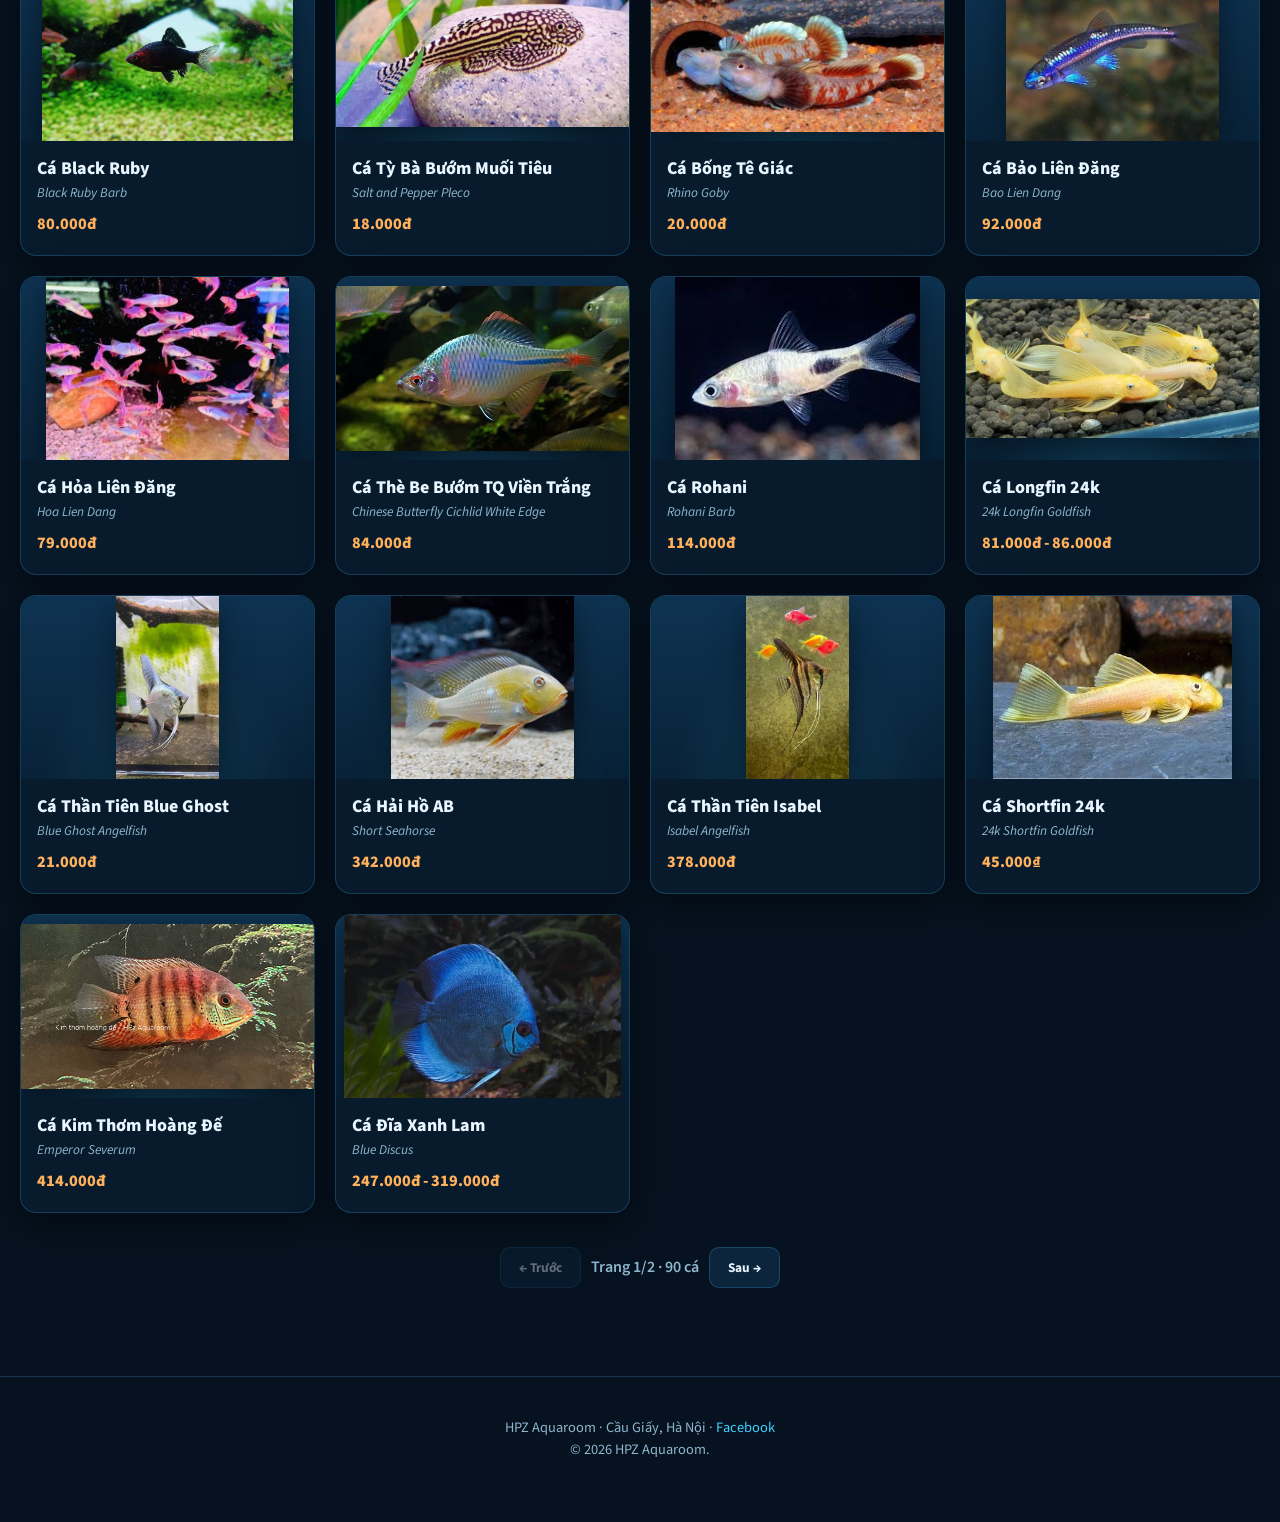
==== commit f7cb35da: "Shore hoa vao bien: bo nen navy rieng, cat ngap trong nuoc canvas + lop nuoc mo phu mep cat" ====
--- a/beca.html
+++ b/beca.html
@@ -7,7 +7,7 @@
 <link rel="preconnect" href="https://fonts.googleapis.com">
 <link href="https://fonts.googleapis.com/css2?family=Source+Sans+3:wght@400;600;800&display=swap" rel="stylesheet">
 <link rel="icon" href="assets/img/favicon.png" type="image/png">
-<link rel="stylesheet" href="assets/css/style.css?v=5">
+<link rel="stylesheet" href="assets/css/style.css?v=6">
 </head>
 <body>
 <div id="aquarium-bg"></div>
--- a/assets/css/style.css
+++ b/assets/css/style.css
@@ -277,16 +277,17 @@
 .shore{
   position:relative;
   height:300px;
-  margin-top:64px;   /* chừa chỗ cho đường cát trồi lên */
-  background:
-    url('../img/scene/shore_curve.png?v=2') repeat-x bottom/1920px 300px,
-    linear-gradient(180deg, #14405e 0%, #1a4d6d 40%, #b89a68 72%, #dcc28c 100%);
-}
-/* nước mờ hoà vào mép trên của hình cát */
+  margin-top:56px;
+  background:url('../img/scene/shore_curve.png?v=2') repeat-x bottom/1920px 300px;
+  /* không có nền navy riêng — cát ngập trong nước biển canvas phía sau, hòa liền */
+}
+/* lớp nước mờ đè lên mép trên cát: cát như chìm dưới mặt nước nông */
 .shore::before{
-  content:'';position:absolute;left:0;right:0;top:0;height:56px;z-index:1;
-  background:linear-gradient(180deg, rgba(13,44,71,.55) 0%, rgba(13,44,71,0) 100%);
+  content:'';position:absolute;left:0;right:0;bottom:150px;height:110px;z-index:1;
+  background:linear-gradient(180deg, rgba(10,52,86,0) 0%, rgba(10,52,86,.38) 100%);
   pointer-events:none;
+  mask-image:linear-gradient(180deg,#000 60%,transparent 100%);
+  -webkit-mask-image:linear-gradient(180deg,#000 60%,transparent 100%);
 }
 /* sóng cát lăn chậm ngang -> cảm giác biển động */
 .shore .sandimg{
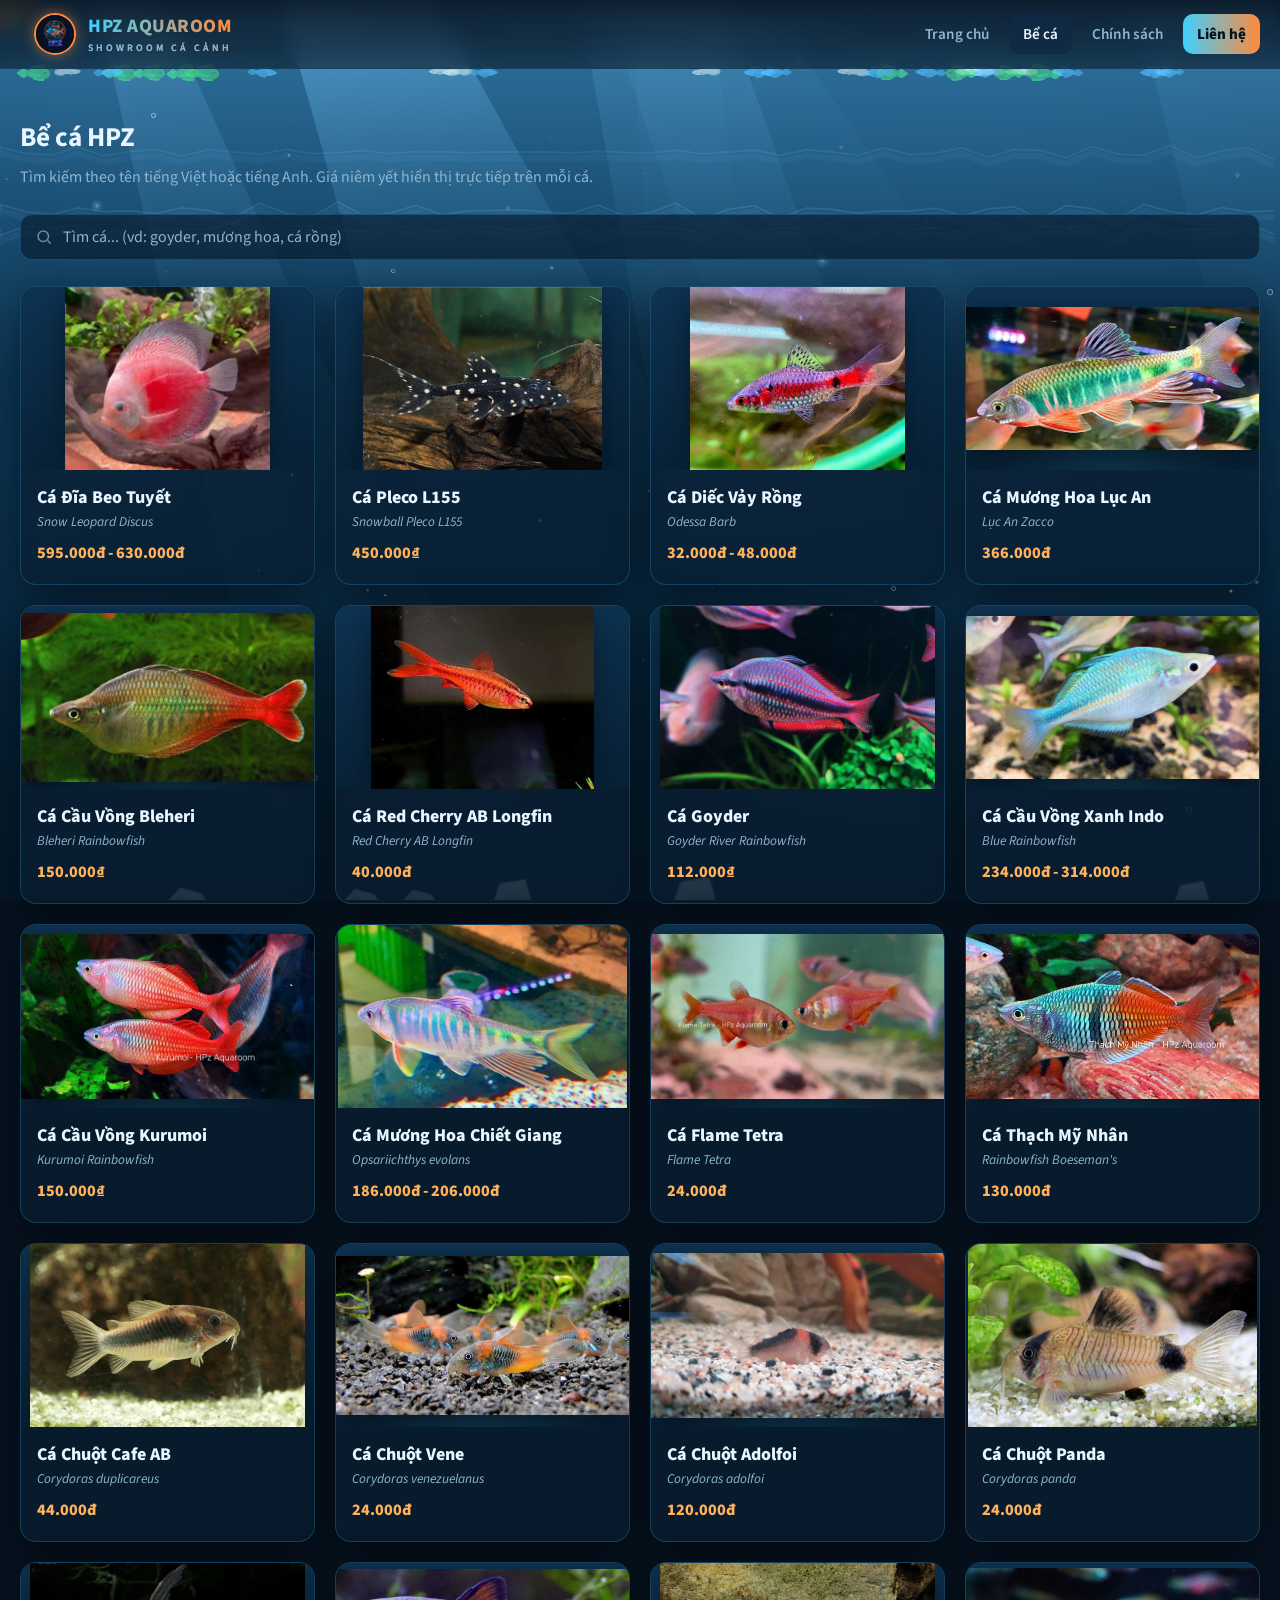
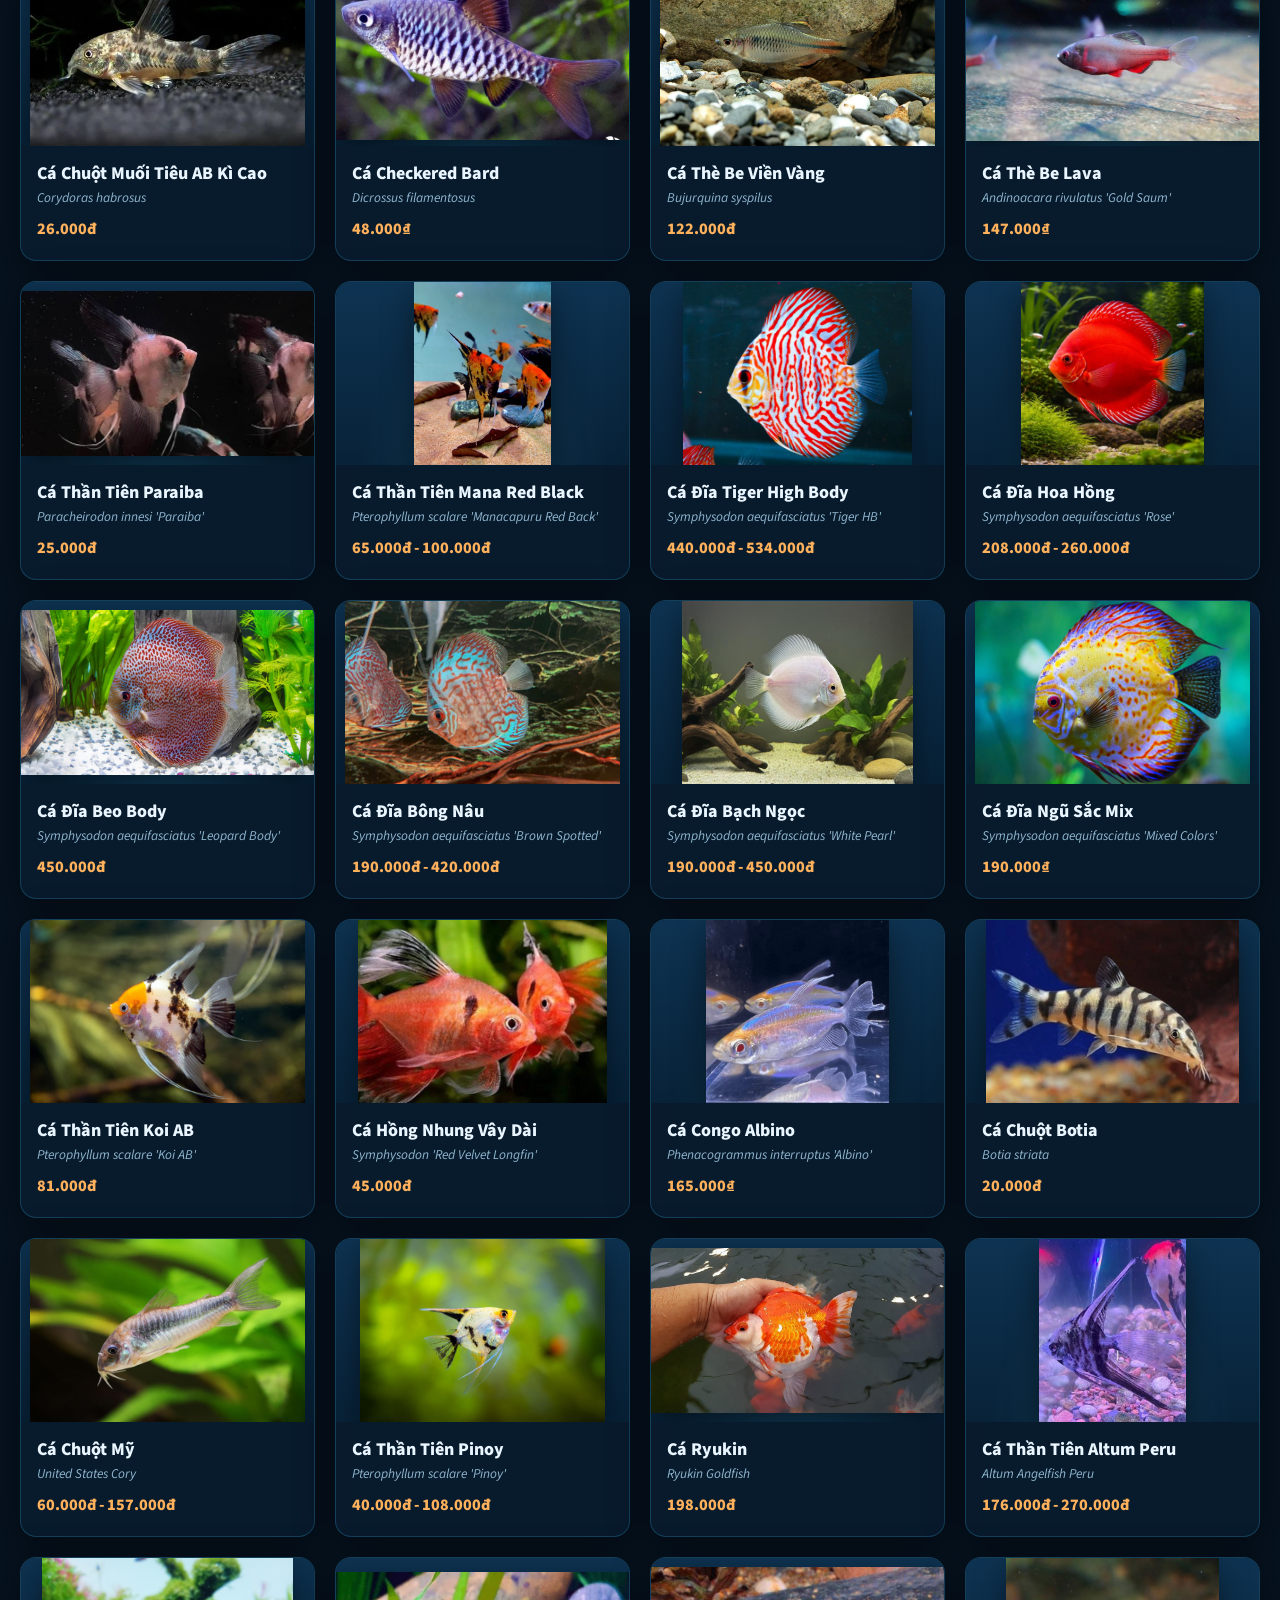
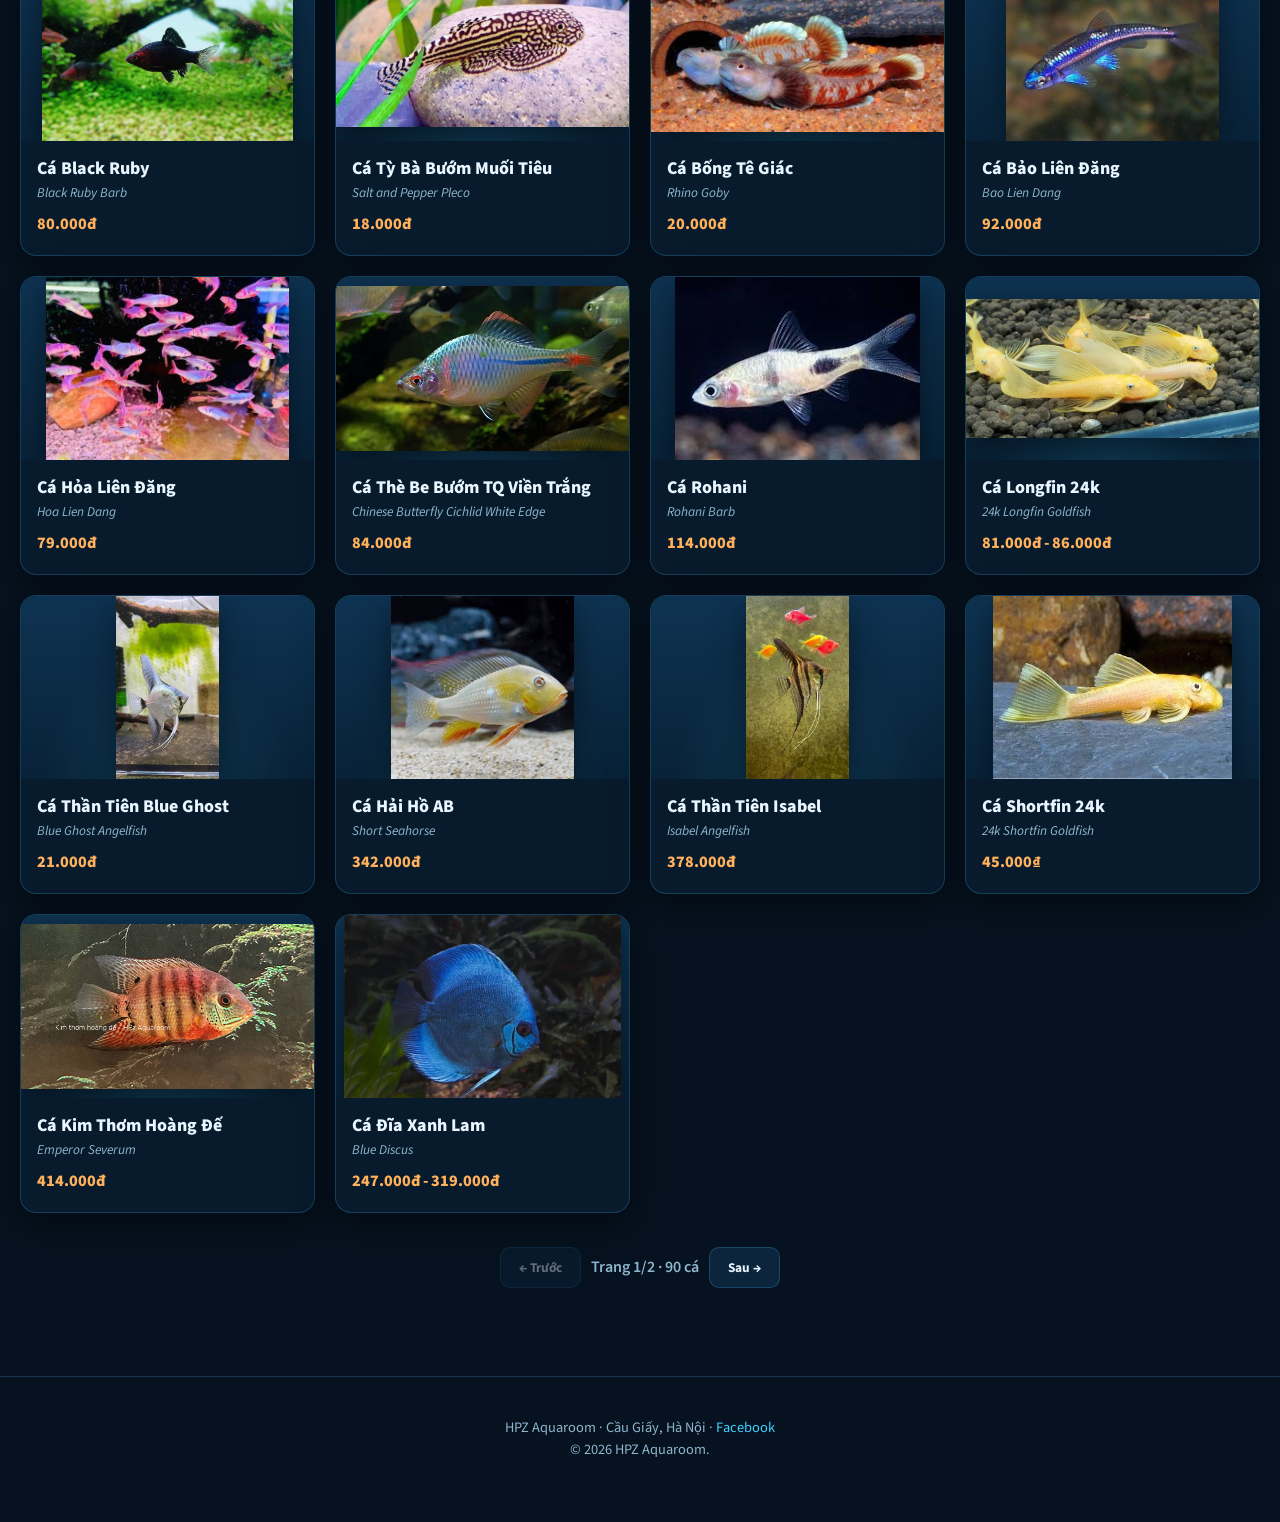
==== commit c7eeb45c: "Scene v4: ca uon minh, parallax scroll theo tang, mat song that, sparkles, khoi suong nuoc, click no" ====
--- a/beca.html
+++ b/beca.html
@@ -48,7 +48,7 @@
   </div>
 </footer>
 
-<script src="assets/js/scene.js?v=3"></script>
+<script src="assets/js/scene.js?v=4"></script>
 <script src="assets/js/fish-data.js?v=54"></script>
 <script src="assets/js/shop.js?v=4"></script>
 </body>
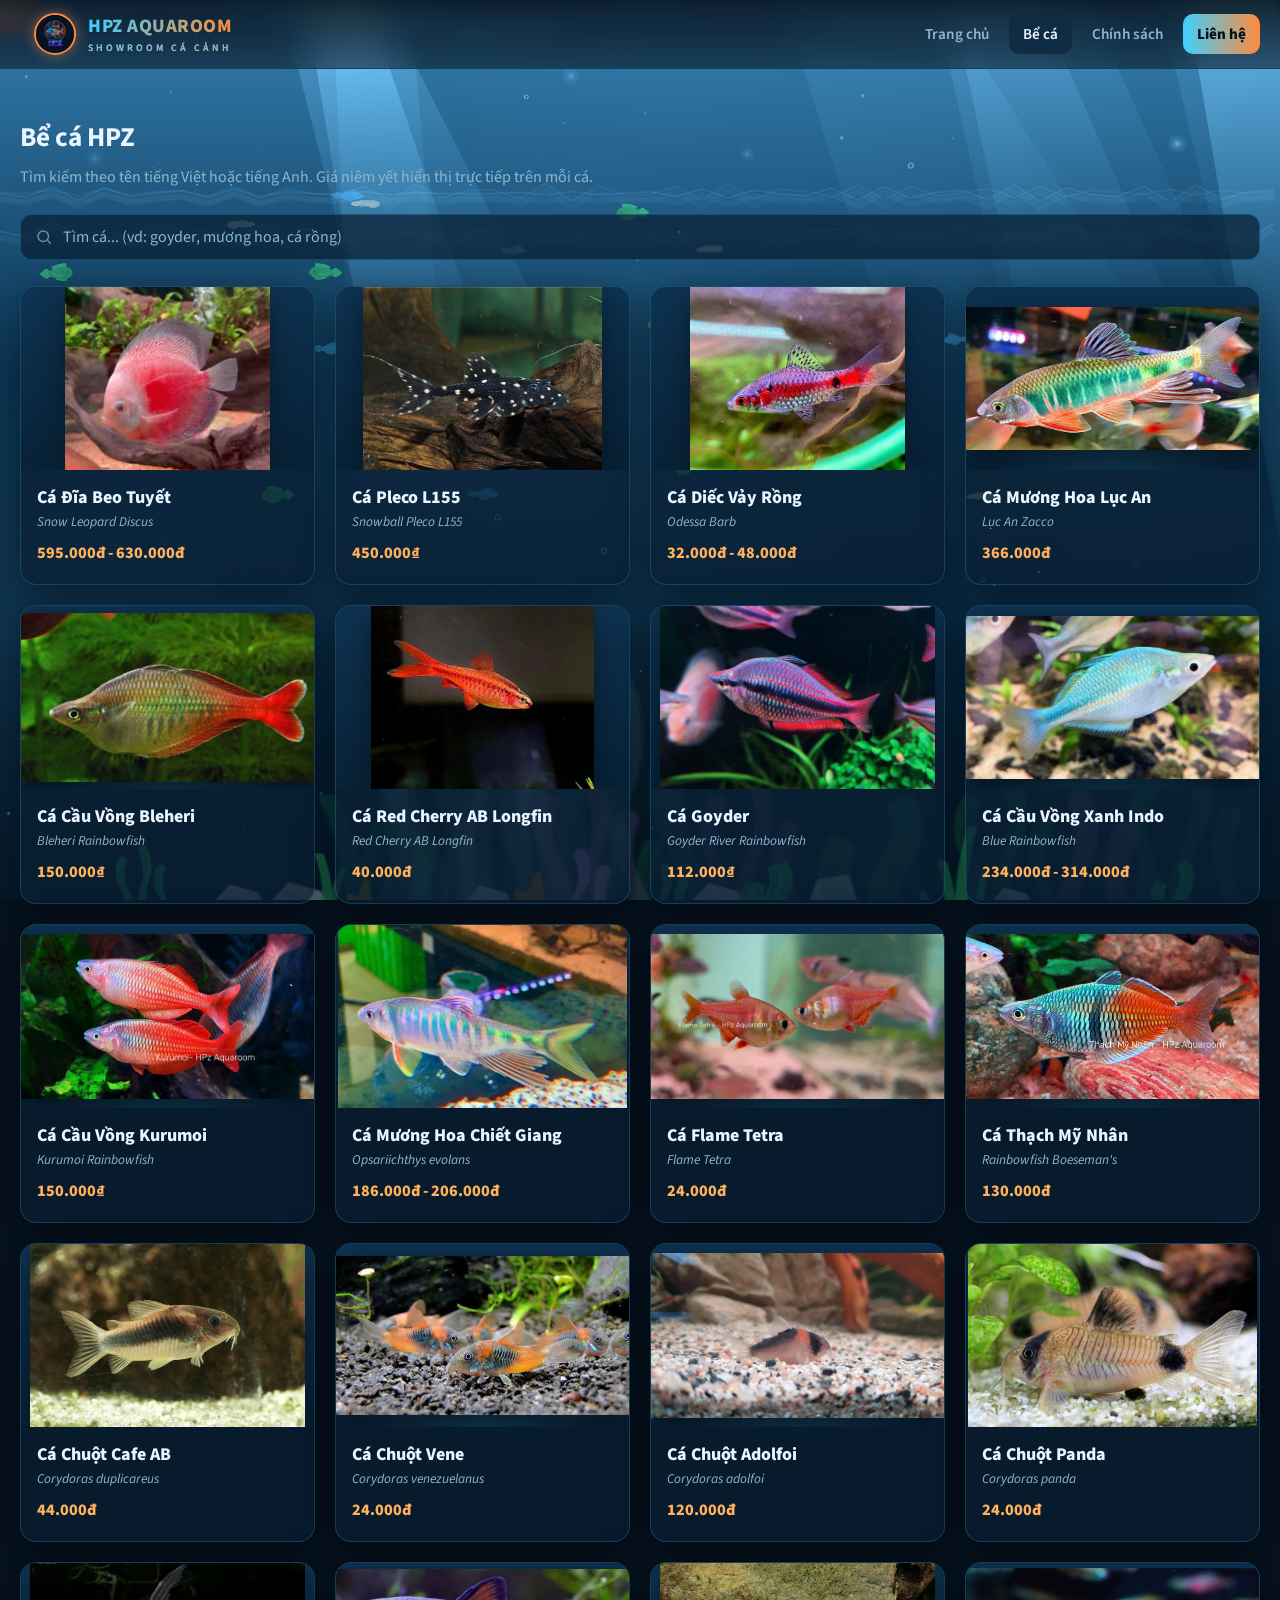
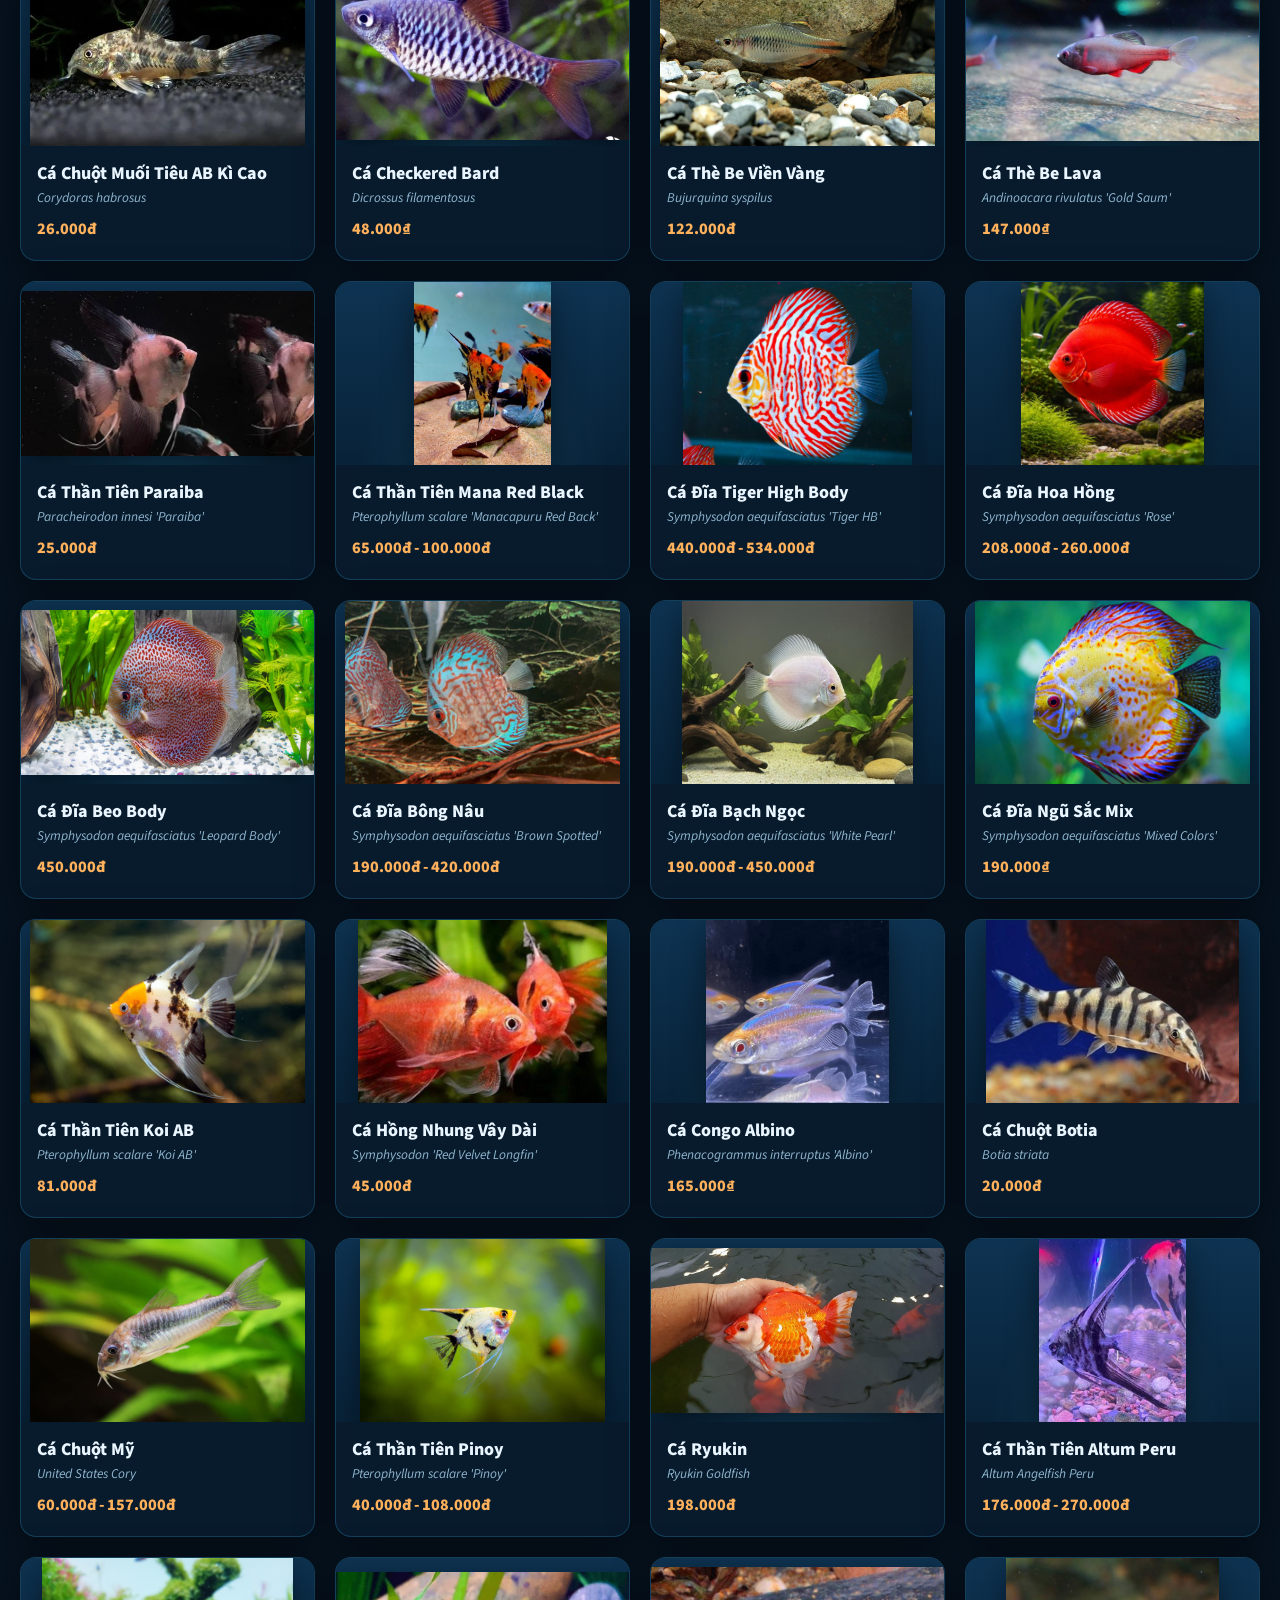
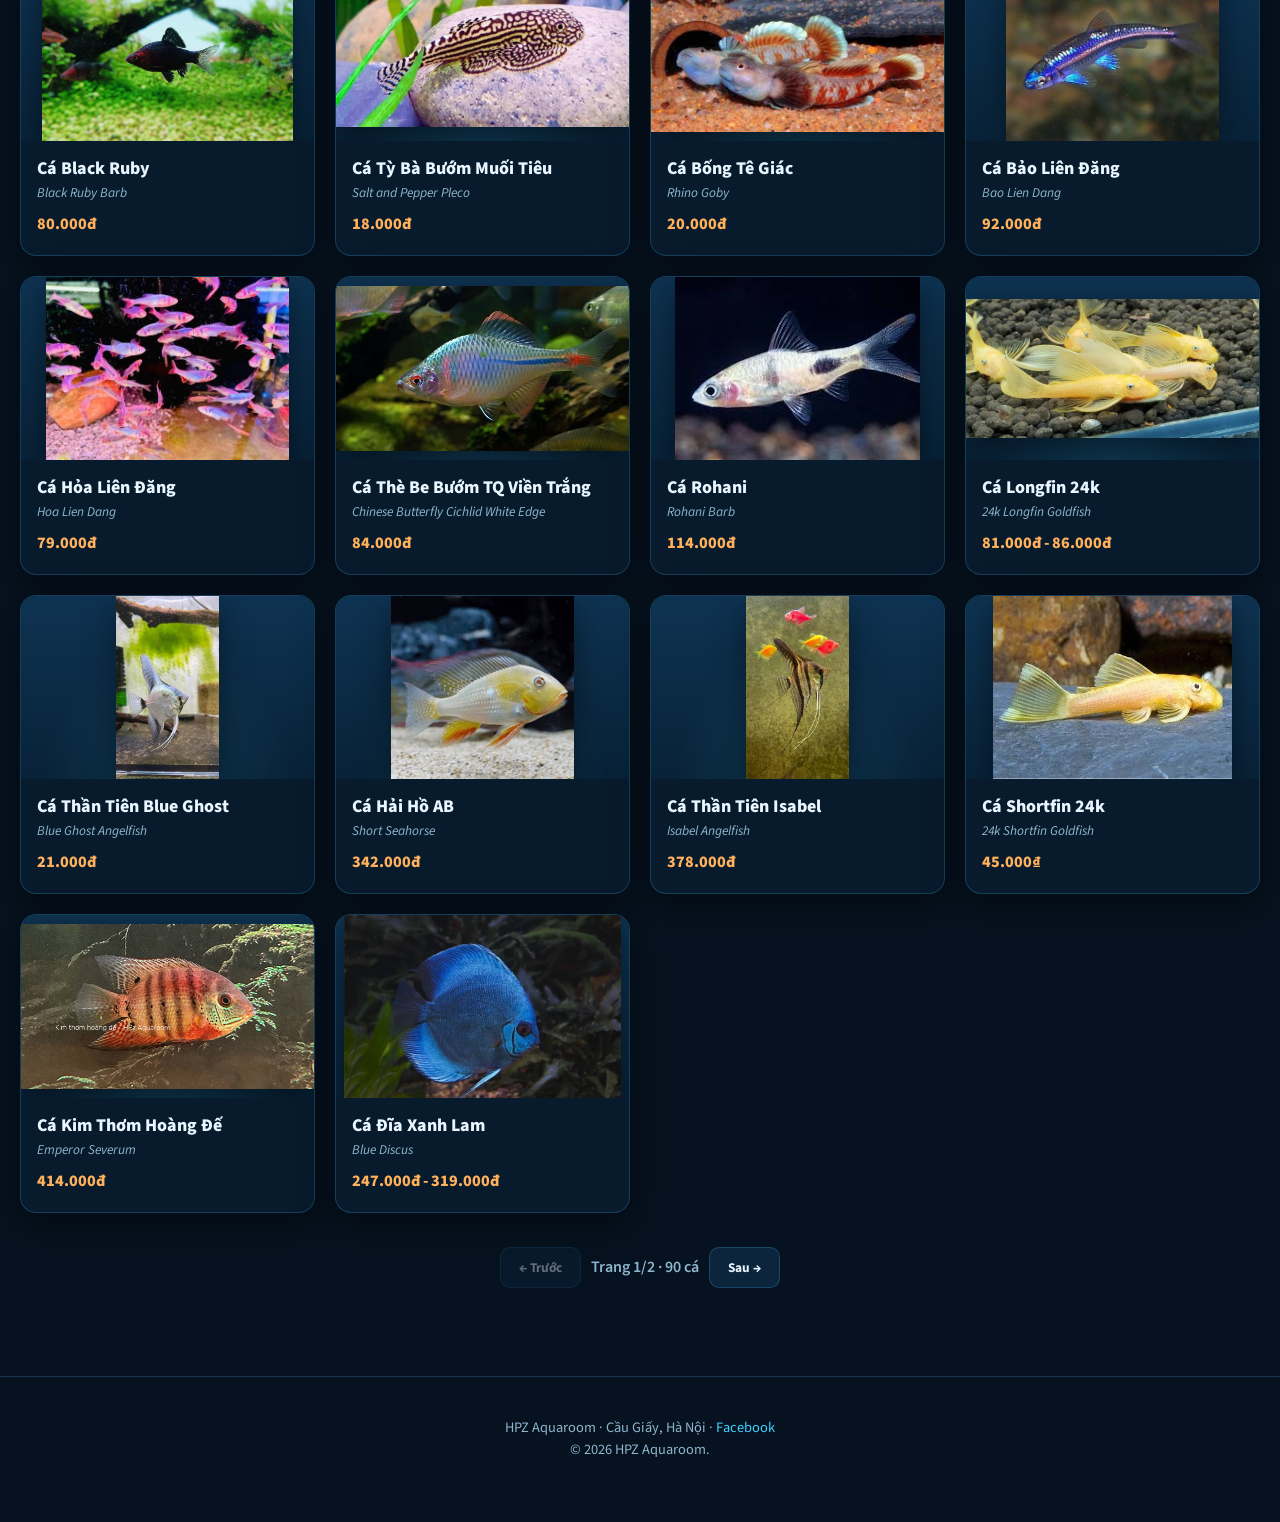
==== commit 82657b83: "Them rong reu vuon len tu day: 3 tang (bg + xa mo + gan ro), dua dua theo song" ====
--- a/beca.html
+++ b/beca.html
@@ -48,7 +48,7 @@
   </div>
 </footer>
 
-<script src="assets/js/scene.js?v=4"></script>
+<script src="assets/js/scene.js?v=5"></script>
 <script src="assets/js/fish-data.js?v=54"></script>
 <script src="assets/js/shop.js?v=4"></script>
 </body>
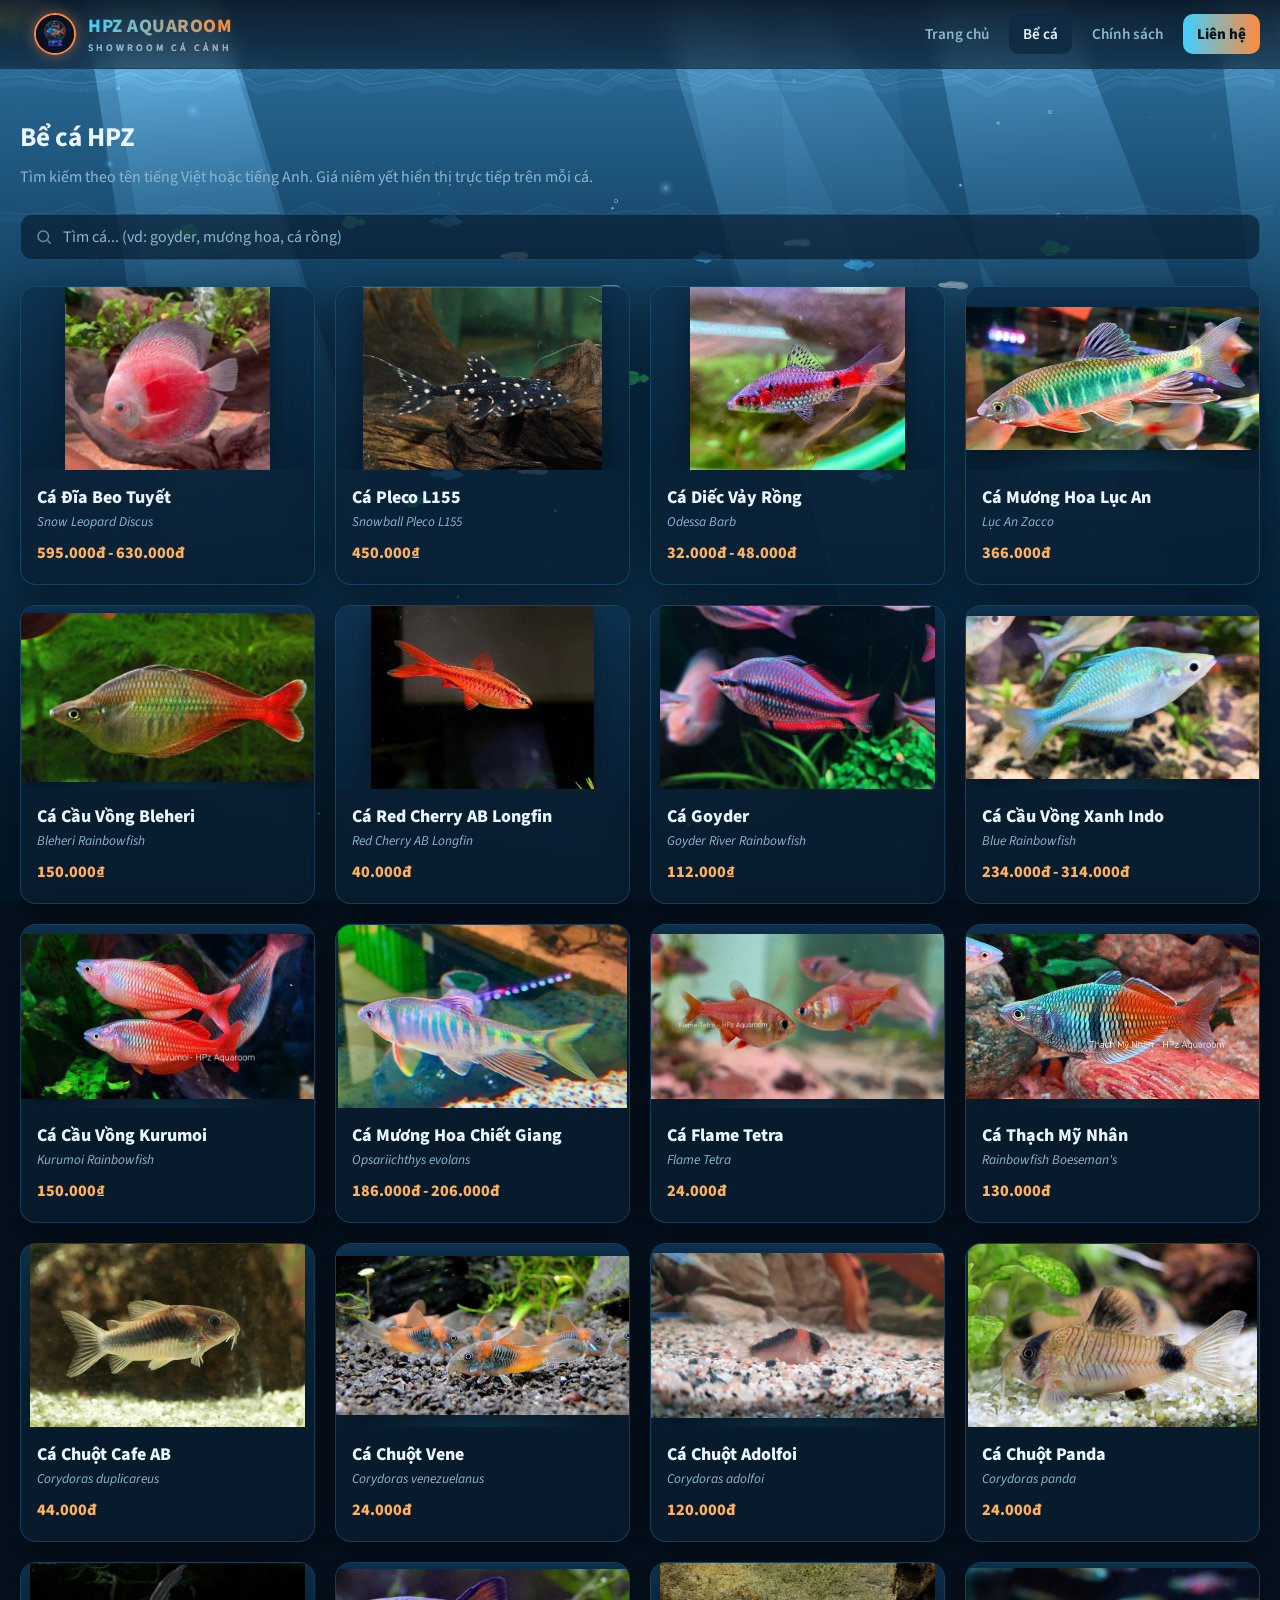
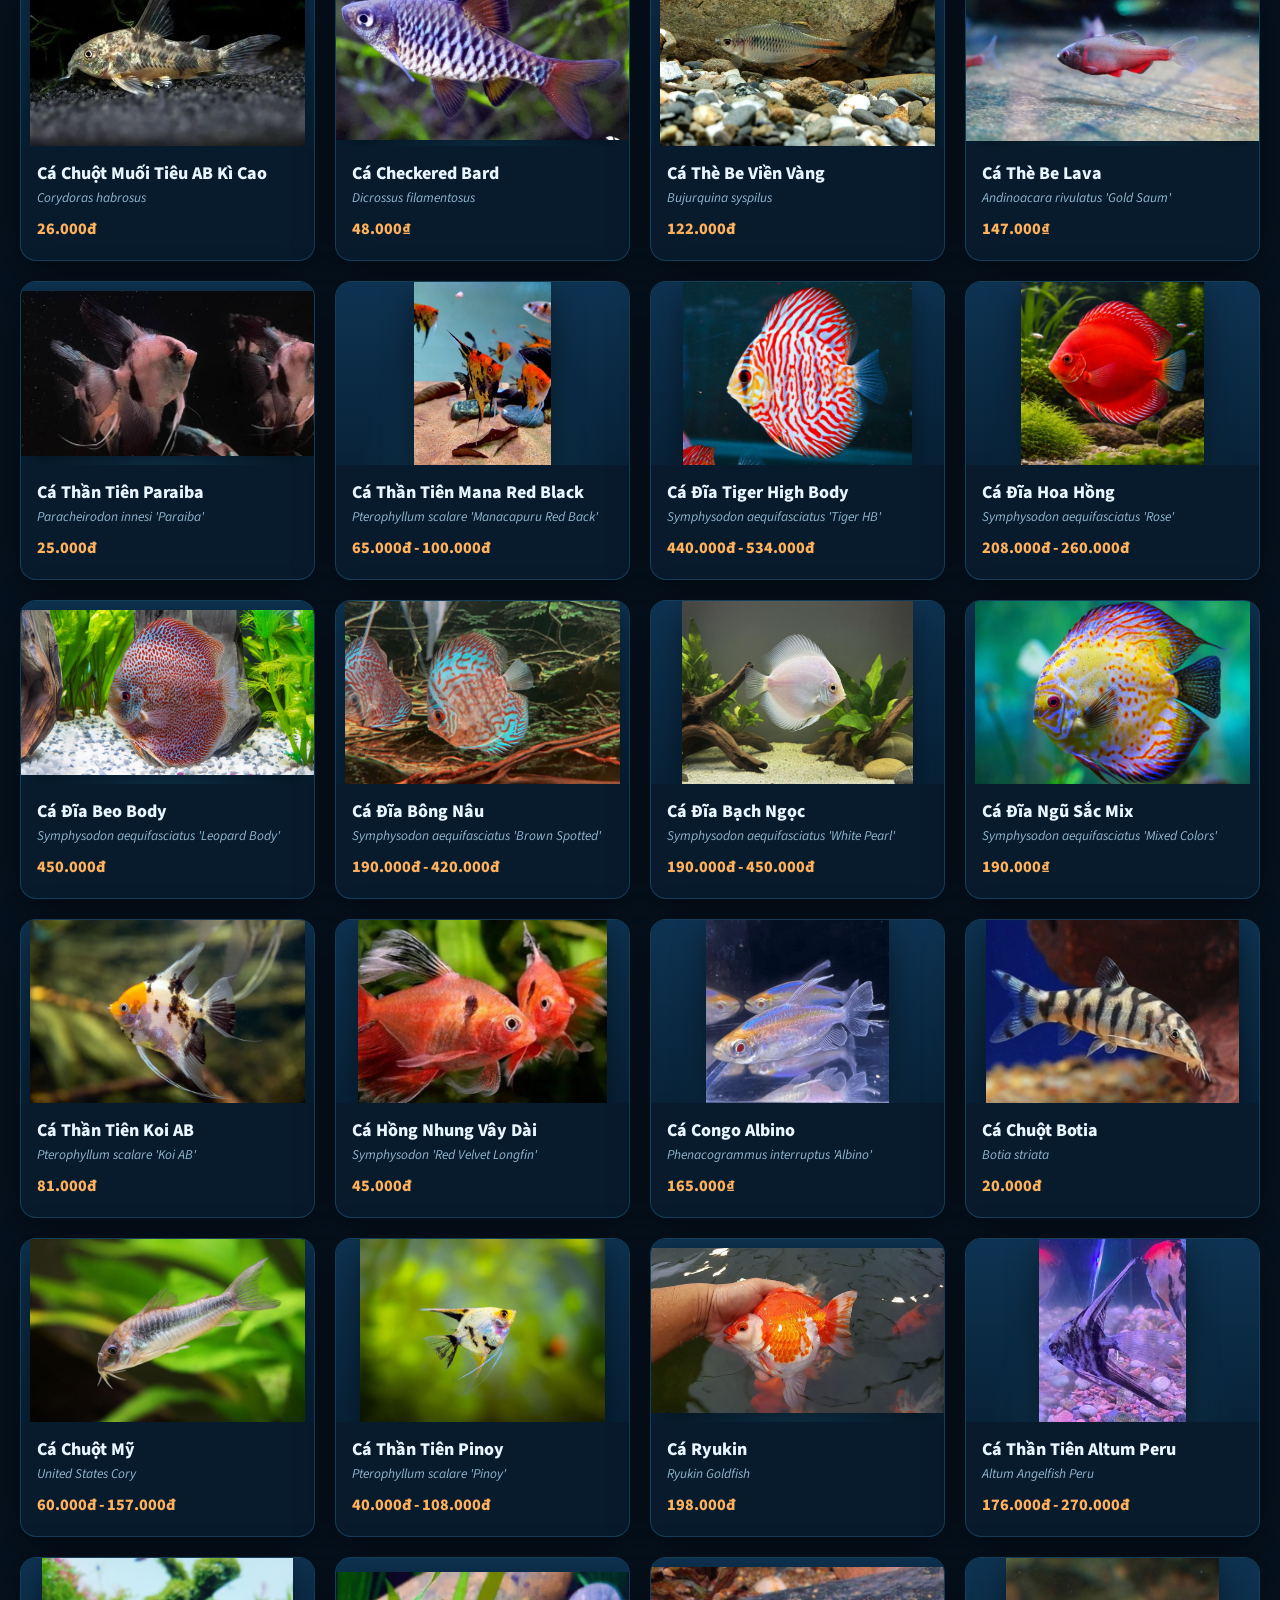
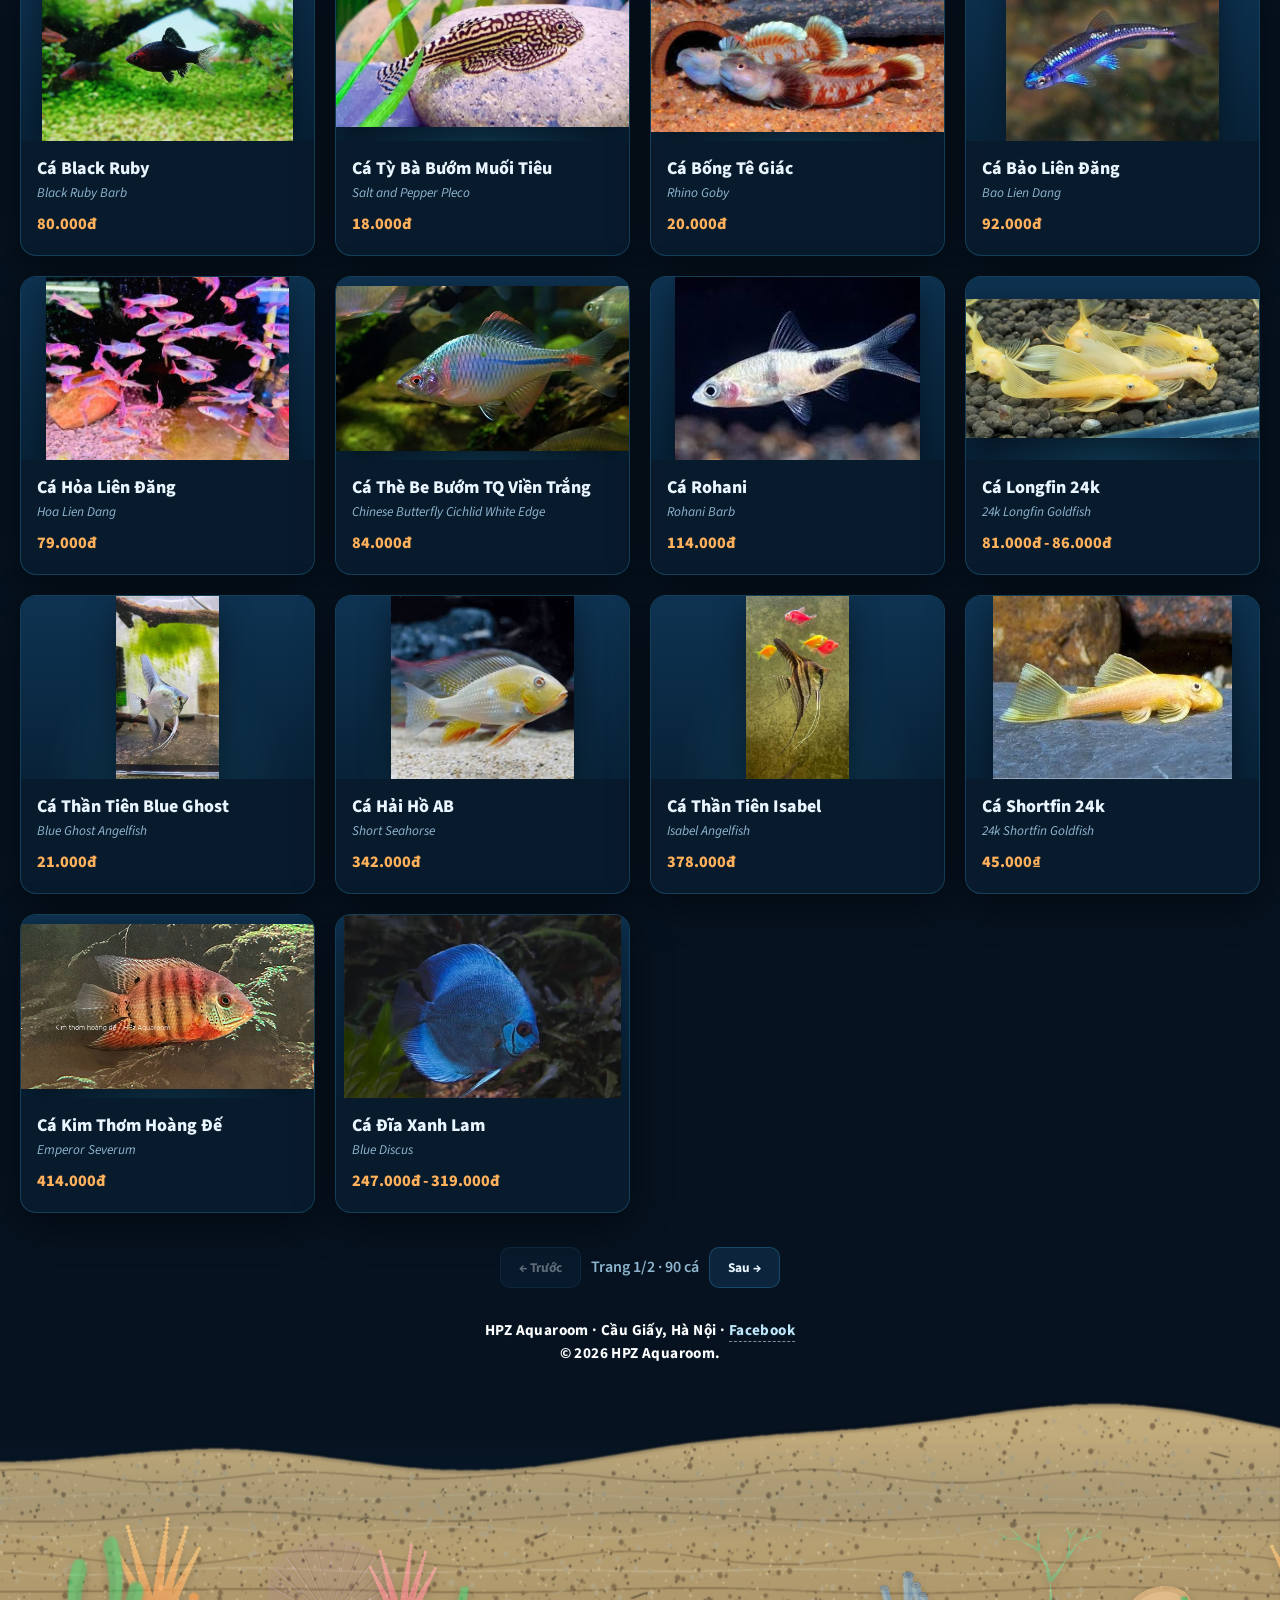
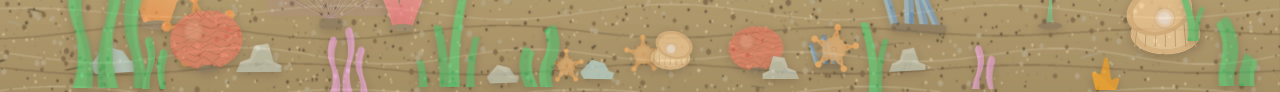
==== commit 3b41e26f: "Them nen cat shore + rong cam cat cho beca + fish (nhu index)" ====
--- a/beca.html
+++ b/beca.html
@@ -41,12 +41,94 @@
   </section>
 </main>
 
-<footer class="site">
-  <div class="wrap">
-    HPZ Aquaroom · Cầu Giấy, Hà Nội · <a href="https://www.facebook.com/hpzaquaroom" target="_blank" rel="noopener">Facebook</a><br>
-    © 2026 HPZ Aquaroom.
-  </div>
-</footer>
+<!-- 300px cuối trang: dải cát tràn toàn viền, độc lập với mọi section -->
+<div class="shore">
+  <div class="sandimg" aria-hidden="true"></div>
+  <div class="sandlife" id="sandlife"></div>
+  <footer class="site">
+    <div class="foot-center">
+      HPZ Aquaroom · Cầu Giấy, Hà Nội · <a href="https://www.facebook.com/hpzaquaroom" target="_blank" rel="noopener">Facebook</a><br>
+      © 2026 HPZ Aquaroom.
+    </div>
+  </footer>
+</div>
+
+<script>
+  // Sinh vật dưới cát + rong cắm từ cát + đá trang trí (random vị trí tự nhiên)
+  (function(){
+    const box = document.getElementById('sandlife');
+    if(!box) return;
+    const slots = [
+      // --- BÊN TRÁI ---
+      {src:'assets/img/scene/coral_orange.png',    left:5,   w:[110,140], b:[54,66], sway:true},
+      {src:'assets/img/scene/starfish.png',        left:15,  w:[78,94],   b:[12,24], rot:[-14,-5]},
+      {src:'assets/img/scene/coral_purple_fan.png',left:21,  w:[104,130], b:[52,64], sway:true},
+      {src:'assets/img/scene/coral_pink.png',      left:29,  w:[96,120],  b:[50,62], sway:true},
+      {src:'assets/img/scene/coral_red_brain.png', left:12,  w:[86,106],  b:[10,20]},
+      {src:'assets/img/scene/background_rock_a.png',left:8,  w:[56,72],   b:[18,28]},
+      {src:'assets/img/scene/rock_b.png',          left:17.5,w:[44,58],   b:[14,24]},
+      {src:'assets/img/scene/seaweed_green_a.png', left:2.5, w:[90,120],  b:[0,8],  weed:true, hmul:1.45},
+      {src:'assets/img/scene/seaweed_green_b.png', left:11,  w:[60,80],   b:[0,6],  weed:true, hmul:1.35},
+      {src:'assets/img/scene/seaweed_pink_a.png',  left:26.5,w:[54,70],   b:[0,5],  weed:true, hmul:1.25},
+      {src:'assets/img/scene/seaweed_grass_a.png', left:34,  w:[70,92],   b:[0,5],  weed:true, hmul:1.3},
+      // --- GIỮA: creature thấp + nhỏ rải rác, không che chữ footer ---
+      {src:'assets/img/scene/rock_a.png',          left:39.5,w:[34,50],   b:[8,18]},
+      {src:'assets/img/scene/background_rock_a.png',left:44.5,w:[30,44],  b:[6,14]},
+      {src:'assets/img/scene/starfish_small.png',  left:49.5,w:[40,56],   b:[8,18], rot:[-12,12]},
+      {src:'assets/img/scene/coral_red_brain.png', left:55,  w:[54,74],   b:[10,22]},
+      {src:'assets/img/scene/rock_b.png',          left:59.5,w:[32,46],   b:[6,16], flip:true},
+      {src:'assets/img/scene/starfish_small.png',  left:43,  w:[36,48],   b:[4,12], rot:[-15,15], flip:true},
+      {src:'assets/img/scene/pearl_shell.png',     left:48,  w:[46,62],   b:[4,14]},
+      {src:'assets/img/scene/coral_blue_tube.png', left:60.5,w:[58,76],   b:[12,24]},
+      {src:'assets/img/scene/seaweed_green_c.png', left:37.5,w:[64,84],   b:[0,6],  weed:true, hmul:1.3},
+      {src:'assets/img/scene/seaweed_grass_b.png', left:63.5,w:[58,76],   b:[0,6],  weed:true, hmul:1.35},
+      // --- BÊN PHẢI ---
+      {src:'assets/img/scene/starfish_small.png',  left:63,  w:[52,64],   b:[10,20], rot:[8,18]},
+      {src:'assets/img/scene/coral_blue_tube.png', left:70,  w:[96,118],  b:[48,60]},
+      {src:'assets/img/scene/coral_green_branch.png',left:77,w:[88,110],  b:[52,64], sway:true},
+      {src:'assets/img/scene/pearl_shell.png',     left:85,  w:[84,102],  b:[14,26], flip:true},
+      {src:'assets/img/scene/seaweed_grass_b.png', left:90.5,w:[58,72],  b:[46,60], sway:true},
+      {src:'assets/img/scene/coral_orange.png',    left:95.5,w:[100,124], b:[56,68], sway:true, flip:true},
+      {src:'assets/img/scene/rock_b.png',          left:67,  w:[42,56],   b:[12,22]},
+      {src:'assets/img/scene/seaweed_green_d.png', left:92.5,w:[80,104],  b:[0,6],   weed:true, hmul:1.4},
+      {src:'assets/img/scene/seaweed_pink_b.png',  left:75.5,w:[50,66],   b:[0,5],   weed:true, hmul:1.25},
+      {src:'assets/img/scene/seaweed_orange_a.png',left:84.5,w:[56,72],  b:[0,5],   weed:true, hmul:1.2}
+    ];
+    const R = (a,b) => a + Math.random()*(b-a);
+    slots.forEach(s=>{
+      const img = document.createElement('img');
+      img.src = s.src;
+      img.alt = '';
+      img.style.left = 'calc(' + s.left + '% + ' + R(-2.5,2.5).toFixed(1) + '%)';
+      if (s.weed) {
+        // RONG: cắm gốc ở đáy cát, vươn lên trên, đu đưa quanh gốc
+        const w = Math.round(R(s.w[0], s.w[1]));
+        img.style.width = w + 'px';
+        img.style.height = Math.round(w * s.hmul) + 'px';
+        img.style.bottom = Math.round(R(s.b[0], s.b[1])) + 'px';
+        img.classList.add('weed-sway');
+        img.style.animationDelay = (-R(0,5)).toFixed(2) + 's';
+        img.style.animationDuration = R(4.4,6.8).toFixed(2) + 's';
+        img.style.transformOrigin = 'bottom center';
+      } else {
+        img.style.bottom = Math.round(R(s.b[0], s.b[1])) + 'px';
+        img.style.width = Math.round(R(s.w[0], s.w[1])) + 'px';
+        if(s.sway){
+          img.classList.add('sway');
+          img.style.animationDelay = (-R(0,5)).toFixed(2) + 's';
+          img.style.animationDuration = R(4.4,6.6).toFixed(2) + 's';
+        } else {
+          const tf = [];
+          if(s.flip) tf.push('scaleX(-1)');
+          if(s.rot) tf.push('rotate(' + R(s.rot[0], s.rot[1]).toFixed(1) + 'deg)');
+          else if(!s.flip) tf.push('rotate(' + R(-4,4).toFixed(1) + 'deg)');
+          img.style.transform = tf.join(' ');
+        }
+      }
+      box.appendChild(img);
+    });
+  })();
+</script>
 
 <script src="assets/js/scene.js?v=5"></script>
 <script src="assets/js/fish-data.js?v=54"></script>
--- a/assets/css/style.css
+++ b/assets/css/style.css
@@ -320,6 +320,12 @@
 .shore .foot-center a:hover{color:#ffffff}
 .shore .sandlife img{position:absolute;bottom:0;filter:drop-shadow(0 3px 5px rgba(0,0,0,.35))}
 .shore .sandlife img.sway{animation:sandsway 5.5s ease-in-out infinite alternate;transform-origin:bottom center}
+/* rong vươn lên: đu đưa quanh gốc cắm trong cát */
+.shore .sandlife img.weed-sway{animation:weedsway 5.5s ease-in-out infinite alternate;transform-origin:bottom center}
+@keyframes weedsway{
+  from{transform:rotate(-3.5deg) scaleX(1)}
+  to{transform:rotate(3.5deg) scaleX(1)}
+}
 @keyframes sandsway{
   from{transform:rotate(-2.5deg)}
   to{transform:rotate(2.5deg)}
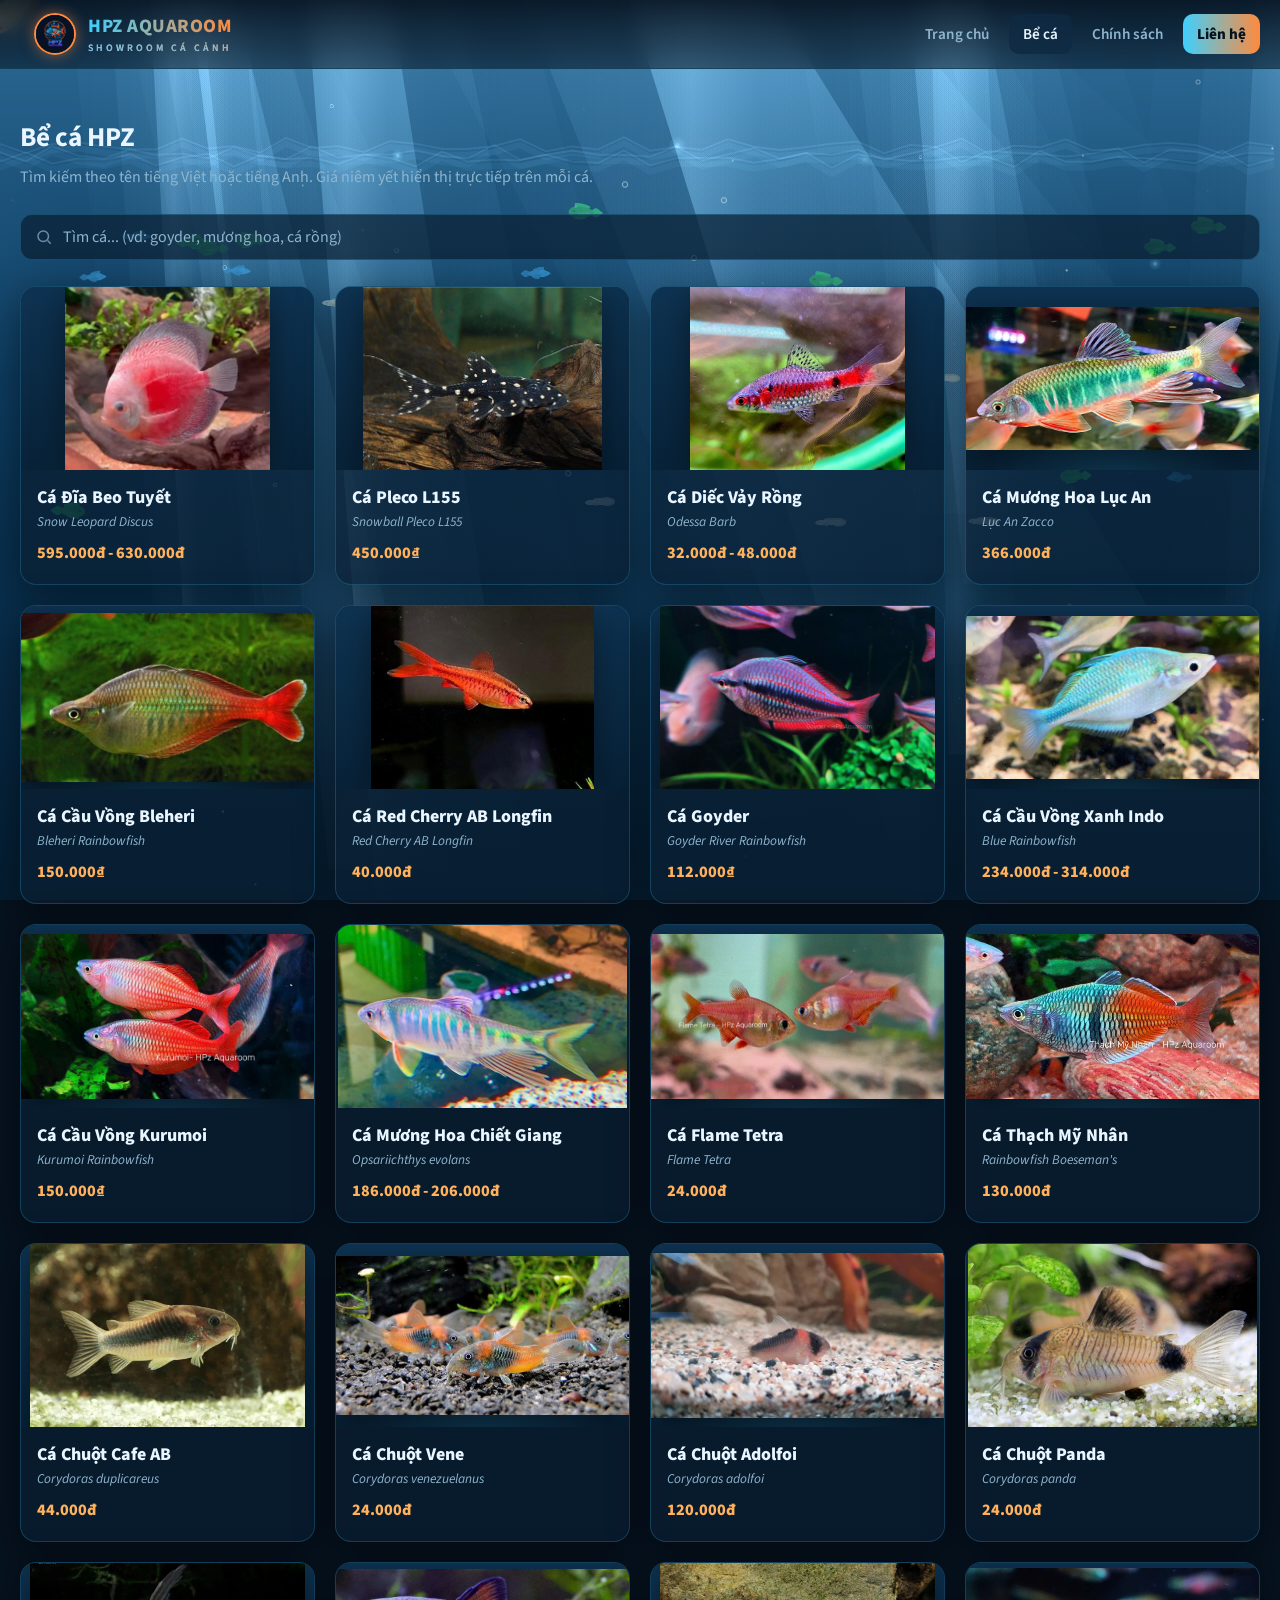
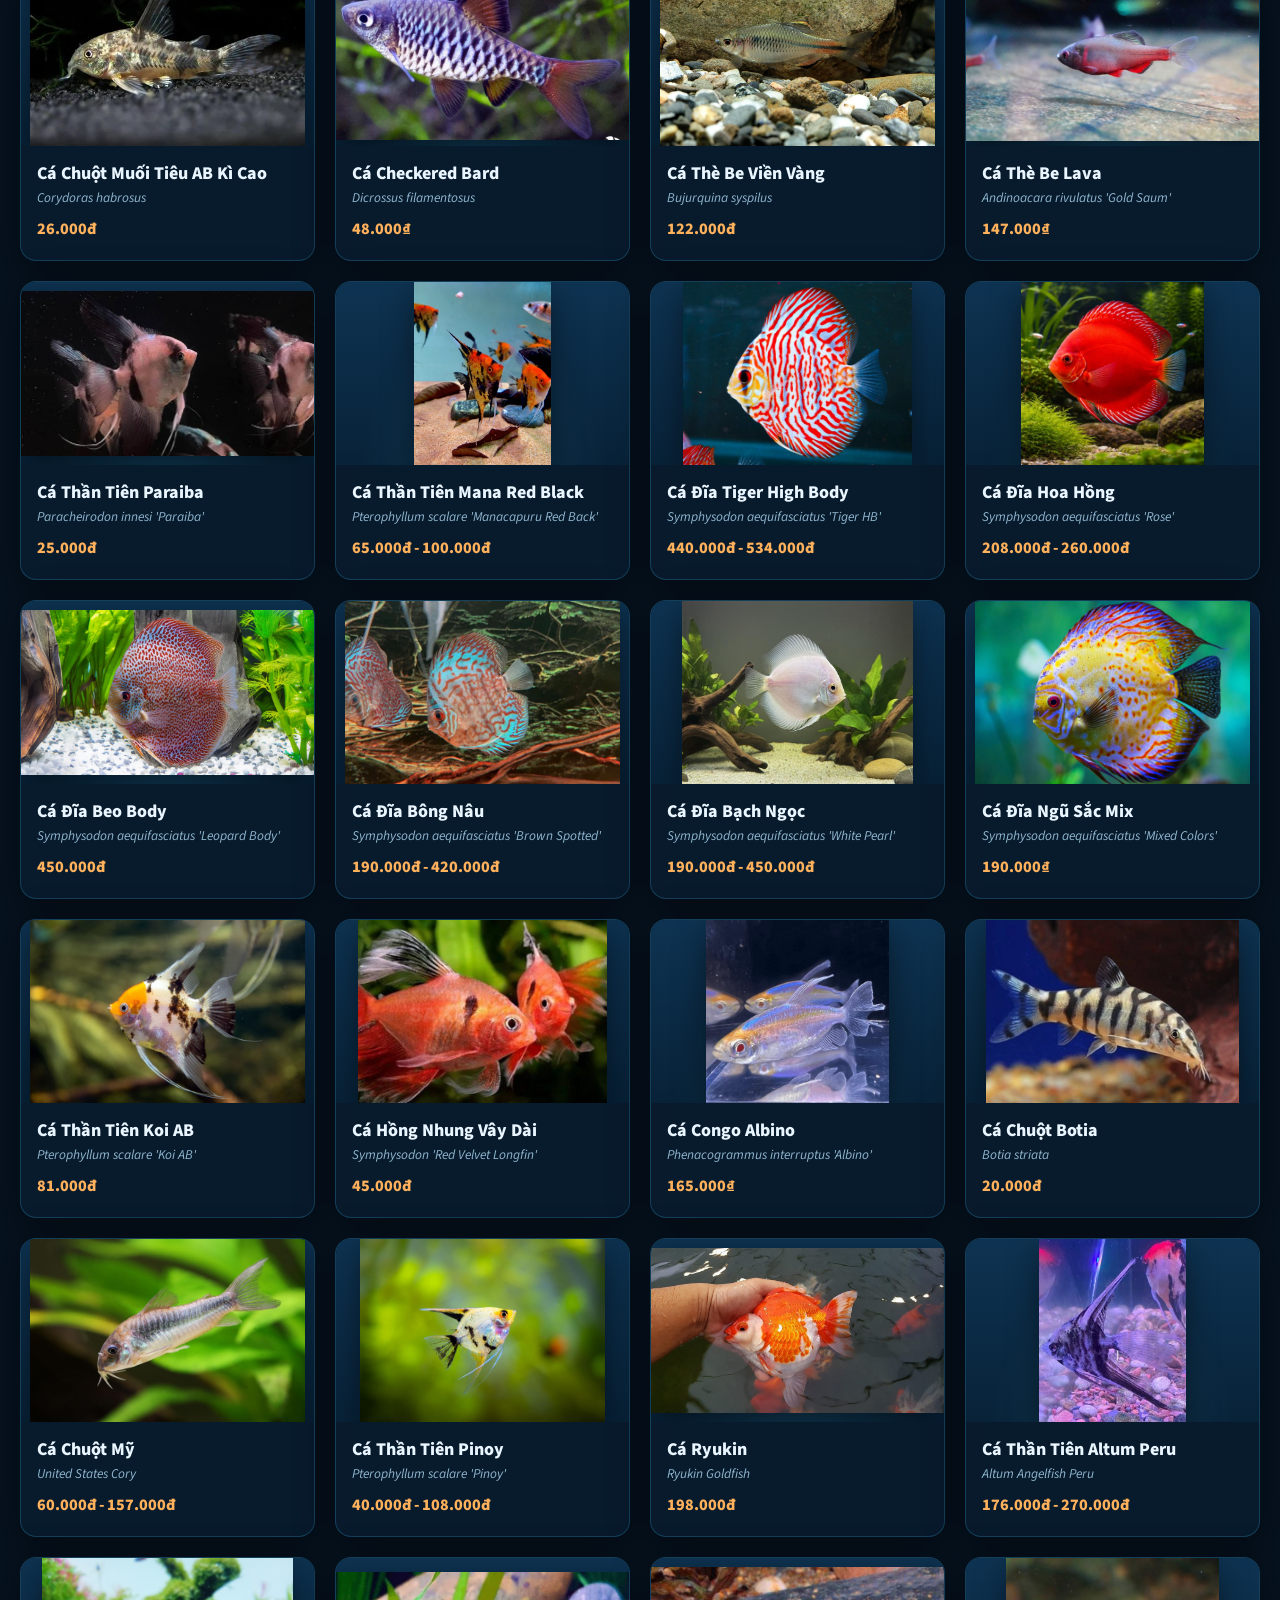
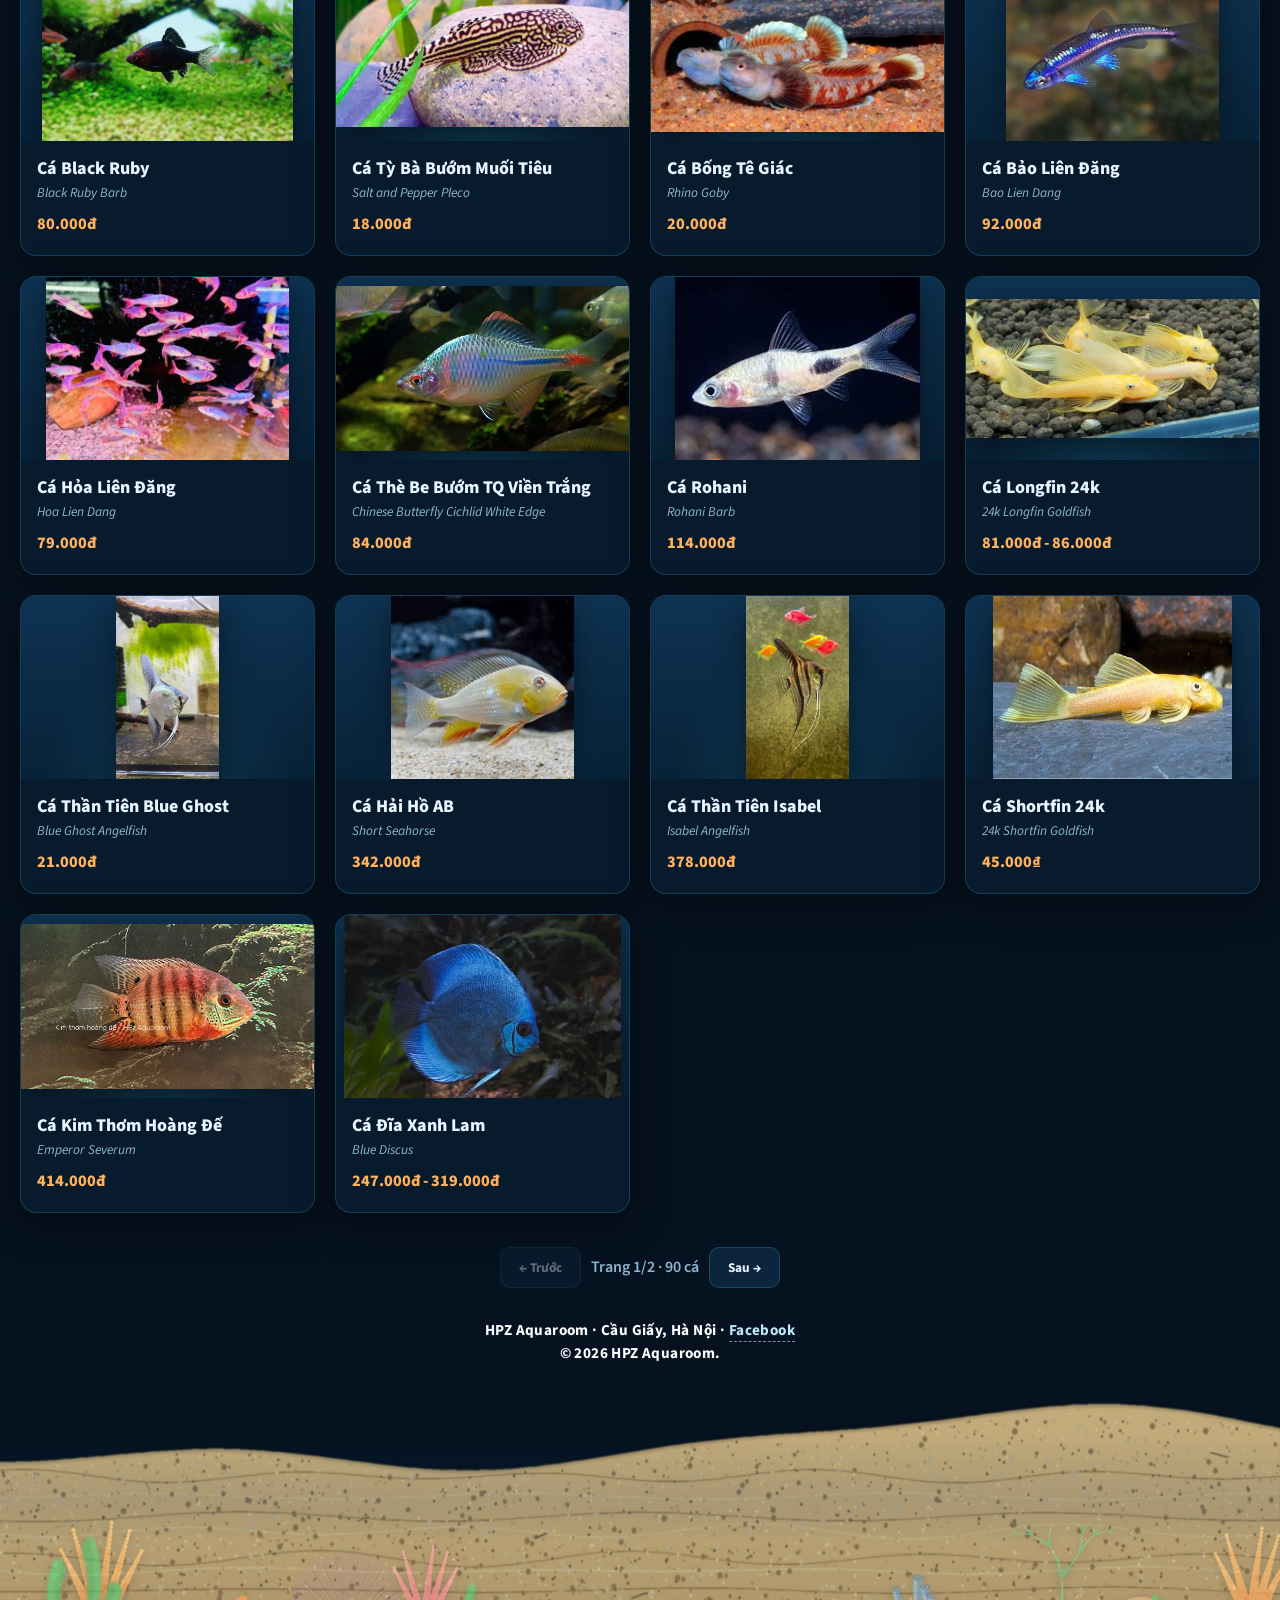
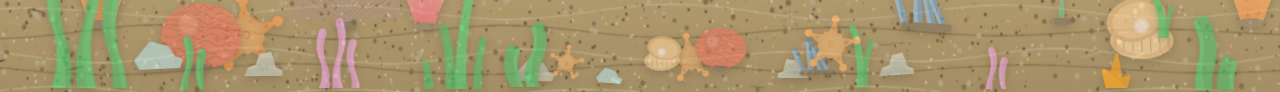
==== commit 85a94979: "Tia sang thoa mem 3 lop dai xuong 1/3-1/2, bo song gia thay vet sang troi, nen duoi sang hon" ====
--- a/beca.html
+++ b/beca.html
@@ -130,7 +130,7 @@
   })();
 </script>
 
-<script src="assets/js/scene.js?v=5"></script>
+<script src="assets/js/scene.js?v=6"></script>
 <script src="assets/js/fish-data.js?v=54"></script>
 <script src="assets/js/shop.js?v=4"></script>
 </body>
